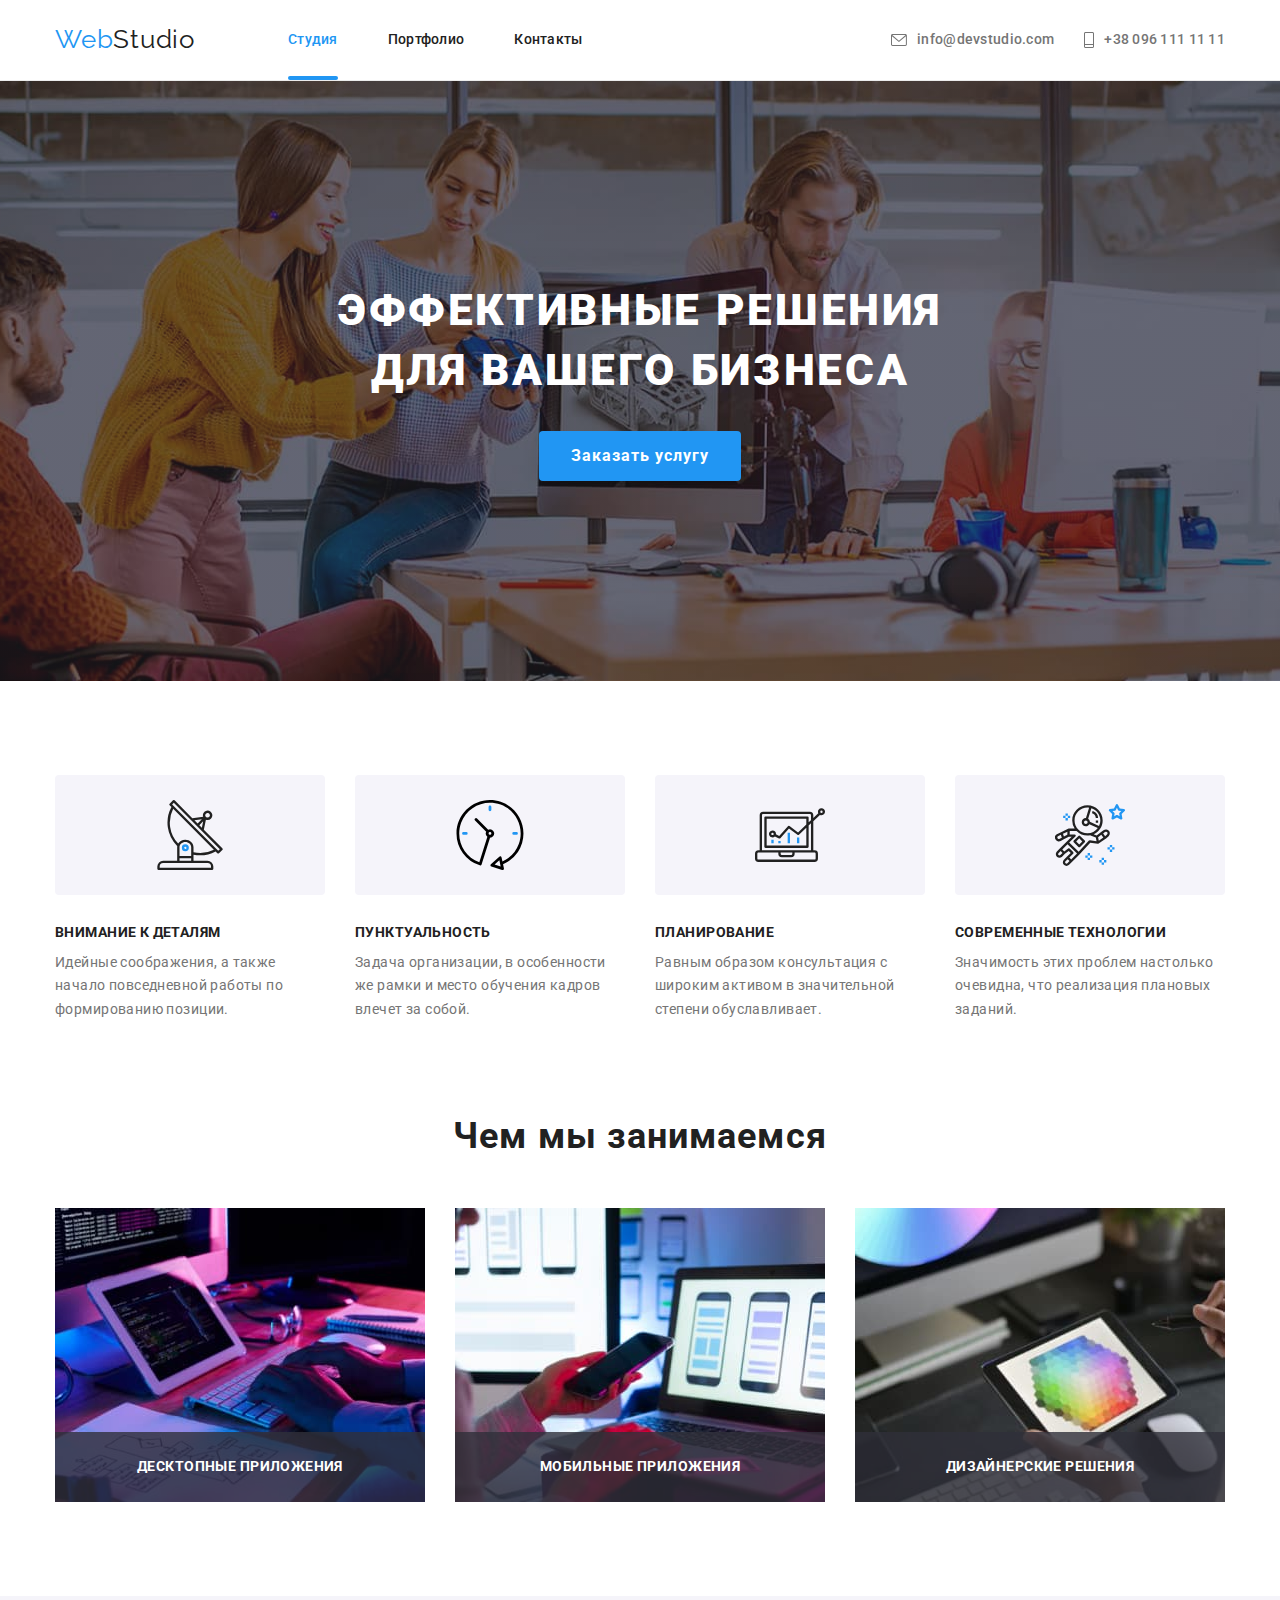
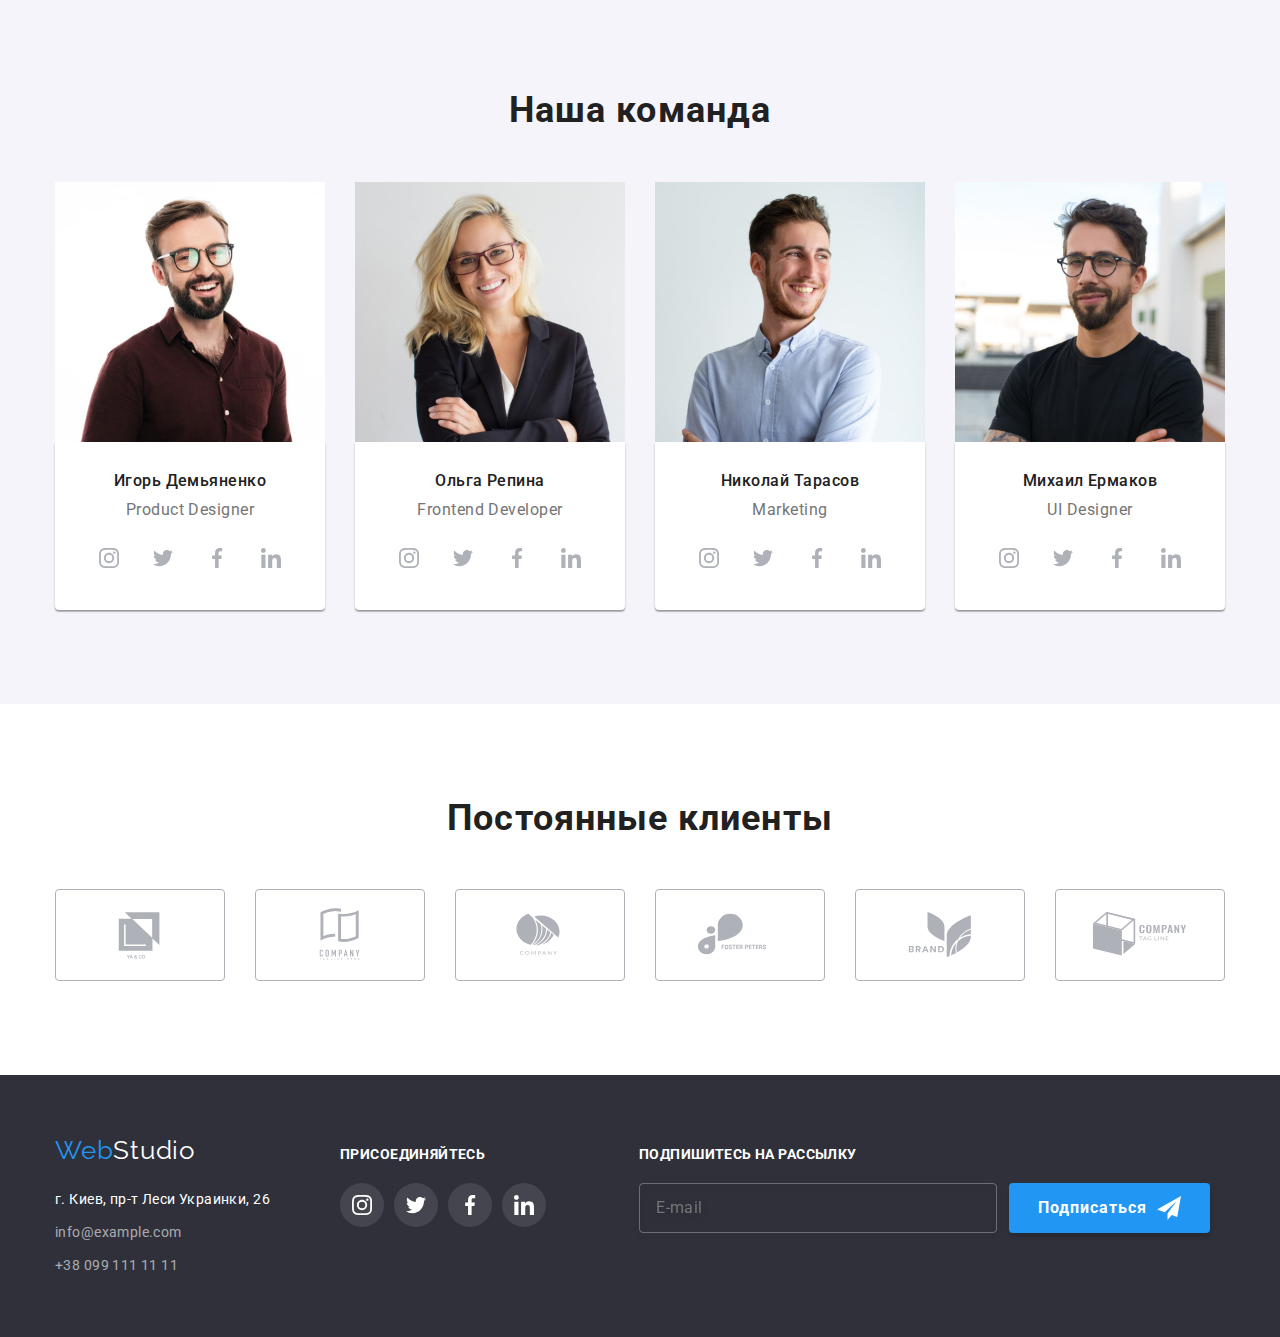
==== index.html @ cc14819e "Initial commit" ====
<!DOCTYPE html>
<html lang="ru">
<head>
    <meta charset="UTF-8"/>
    <meta name="description" content="Коммерческая разработка сайтов под заказ"/>
    <meta name="viewport" content="width=device-width, initial-scale=1.0"/>
    <title>Студия по разработке сайтов</title>
    <link rel="preconnect" href="https://fonts.googleapis.com"/>
    <link rel="preconnect" href="https://fonts.gstatic.com" crossorigin/>
    <link href="https://fonts.googleapis.com/css2?family=Raleway:wght@700&family=Roboto:wght@400;500;700;900&display=swap" rel="stylesheet"/>
    <link rel="stylesheet" href="https://cdnjs.cloudflare.com/ajax/libs/modern-normalize/1.0.0/modern-normalize.min.css" />
    <link rel="stylesheet" href="./css/styles.css"/>
</head>
<body>
    <!-- Header -->
    <header class="header-section">
        <div class="container header-container">
        <a class="header-logo" lang="en" href="./index.html"><span class="logo-title">Web</span>Studio</a>
        <nav>
            <ul class="header-list">
                <li class="header-item">
                    <a class="current-link" href="./index.html">Студия</a>
                </li>
                <li class="header-item">
                    <a class="header-link" href="./portfolio.html">Портфолио</a>
                </li>
                <li class="header-item">
                    <a class="header-link" href="/">Контакты</a>
                </li>
            </ul>
        </nav>
        <ul class="header-contact-list">
            <li class="header-contact-item">
                <a class="header-contact-link link-mail" lang="en" href="mailto:info@devstudio.com">
                    <svg class="header-contact-icon" width="16" height="12">
                        <use href="./img/icons.svg#icon-convert"></use>
                    </svg>
                    info@devstudio.com
                </a>
            </li>
            <li class="header-contact-item">
                <a class="header-contact-link link-tel" href="tel:+380961111111">
                    <svg class="header-contact-icon" width="10" height="16">
                        <use href="./img/icons.svg#icon-mobile"></use>
                    </svg>
                    +38 096 111 11 11
                </a>
            </li>
        </ul>
        </div>
    </header>
    <main> 
        <!-- Hero -->
        <section class="hero-section">
            <div class="container">
                <h1 class="hero-title">Эффективные решения для вашего бизнеса</h1>
                <button class="hero-button button" data-modal-open type="button">Заказать услугу</button>
                <div class="backdrop is-hidden" data-modal>
                    <div class="modal">
                        <button class="close-button" data-modal-close type="button">
                            <svg class="modal-icon" width="11" height="11">
                                <use href="./img/icons.svg#icon-cross"></use>
                            </svg>
                        </button>
                        <p class="modal-text">Оставьте свои данные, мы вам перезвоним</p>
                        <form class="callback-form" name="callback_form" autocomplete="off" novalidate >
                            <label class="callback-field">
                                <span class="callback-label">Имя</span>
                                <input class="callback-input" type="text" name="callback_name" required autofocus />
                                <span class="callback-icon">
                                    <svg width="18" height="18">
                                        <use href="./img/icons.svg#icon-person-black-18dp"></use>
                                    </svg>
                                </span>
                            </label>
                            <label class="callback-field">
                                <span class="callback-label">Телефон</span>
                                <input class="callback-input" type="tel" name="callback_phone_number" autocomplete="on"/>
                                <span class="callback-icon">
                                    <svg width="18" height="18">
                                        <use href="./img/icons.svg#icon-phone-black-18dp"></use>
                                    </svg>
                                </span>
                            </label>
                            <label class="callback-field">
                                <span class="callback-label">Почта</span>
                                <input class="callback-input" type="email" name="callback_email" required autocomplete="on" />
                                <span class="callback-icon">
                                    <svg width="18" height="18">
                                        <use href="./img/icons.svg#icon-email-black-18dp"></use>
                                    </svg>
                                </span>
                            </label>
                            <label class="callback-field"> 
                                <span class="callback-label">Комментарий</span>
                                <textarea class="callback-textarea" name="callback_commentary" rows="6" placeholder="Введите текст"></textarea>
                            </label>
                            <label class="callback-license_agreement">
                                <input class="license_agreement-checkbox visually-hidden" type="checkbox" name="license_agreement">
                                <span class="callback-icon-check">
                                    <svg>
                                        <use href="./img/icons.svg#icon-iconcheck"></use>
                                    </svg>
                                </span>
                                <span class="license_agreement-text">Соглашаюсь с рассылкой и принимаю <span> <a class="callback-link" href="/">Условия договора</a></span></span>
                            </label>
                        </form>
                        <button class="button callback-button" type="submit">Отправить</button>
                    </div>
                </div>
            </div>
        </section>
        <!-- Features -->
        <section class="section">
            <div class="container">
                <h2 class="visually-hidden">Особенности</h2>
                <ul class="features-list">
                    <li  class="features-item">
                        <div class="features-icon">
                        <svg  width="70" height="70">
                          <use href="./img/icons.svg#icon-antenna"></use>
                        </svg>
                        </div>
                        <h3 class="features-title">Внимание к деталям</h3>
                        <p class="features-text">
                            Идейные соображения, а также начало повседневной работы по формированию позиции.
                        </p>
                    </li>
                    <li class="features-item icon">
                        <div class="features-icon">
                            <svg width="70" height="70">
                                <use href="./img/icons.svg#icon-clock"></use>
                            </svg>
                        </div>
                        <h3 class="features-title">Пунктуальность</h3>
                        <p class="features-text">
                            Задача организации, в особенности же рамки и место обучения кадров влечет за собой.
                        </p>
                    </li>
                    <li class="features-item">
                        <div class="features-icon">
                            <svg width="70" height="70">
                                <use href="./img/icons.svg#icon-diagram"></use>
                            </svg>
                        </div>
                        <h3 class="features-title">Планирование</h3>
                        <p class="features-text">
                            Равным образом консультация с широким активом в значительной степени обуславливает.
                        </p>
                    </li>
                    <li class="features-item">
                        <div class="features-icon">
                            <svg width="70" height="70">
                                <use href="./img/icons.svg#icon-astronaut"></use>
                            </svg>
                        </div>
                        <h3 class="features-title">Современные технологии</h3>
                        <p class="features-text">
                            Значимость этих проблем настолько очевидна, что реализация плановых заданий.
                        </p>
                    </li>
                </ul>
            </div>
        </section>
        <!-- Work -->
        <section class="work section">
            <div class="container">
                <h2 class="work-title">Чем мы занимаемся</h2>
                <ul class="work-list">
                    <li class="work-list-item">
                        <a href="/">
                            <img src="img/m1s3p1.jpg" alt="Человек печатает на клавиатуре" width="370"/>
                            <div class="work-item-thumb">
                                <h3 class="work-item-title">Десктопные приложения</h3>
                            </div>
                        </a>
                        
                    </li>
                    <li class="work-list-item">
                        <a href="/">
                            <img src="img/m1s3p2.jpg" alt="Человек смотрит на экран ноутбука" width="370"/>
                            <div class="work-item-thumb">
                                <h3 class="work-item-title">Мобильные приложения</h3>
                            </div>
                        </a>
                    </li>
                    <li class="work-list-item">
                        <a href="/">
                            <img src="img/m1s3p3.jpg" alt="Человек риусет на планшете" width="370"/>
                            <div class="work-item-thumb">
                                <h3 class="work-item-title">Дизайнерские решения</h3>
                            </div>
                        </a>
                    </li>
                </ul>
            </div>
        </section>
        <!-- Team -->
        <section class="section team-section">
            <div class="container">
                <h2 class="team-title">Наша команда</h2>
                <ul class="team-list">
                    <li  class="team-list-item">
                        <img src="img/m1s4p1.jpg" alt="Игорь Демьяненко" width="270"/>
                        <div class="team-text-block">
                            <h3 class="text-name">
                                Игорь Демьяненко 
                            </h3>
                            <p class="text-profession" lang="en">
                                Product Designer
                            </p>
                            <ul class="team-social-list">
                                <li class="social-item">
                                    <a class="social-link" href="/">
                                        <svg class="social-icon">
                                            <use href="./img/icons.svg#icon-instagram"></use>
                                        </svg>
                                    </a>
                                </li>
                                <li class="social-item">
                                    <a class="social-link" href="/">
                                        <svg class="social-icon">
                                            <use href="./img/icons.svg#icon-twitter"></use>
                                        </svg>
                                    </a>
                                </li>
                                <li class="social-item">
                                    <a class="social-link" href="/">
                                        <svg class="social-icon">
                                            <use href="./img/icons.svg#icon-facebook"></use>
                                        </svg>
                                    </a>
                                </li>
                                <li class="social-item">
                                    <a class="social-link" href="/">
                                        <svg class="social-icon">
                                            <use href="./img/icons.svg#icon-linkedin"></use>
                                        </svg>
                                    </a>
                                </li>
                            </ul>
                        </div>
                    </li>
                    <li class="team-list-item">
                        <img src="img/m1s4p2.jpg" alt="Ольга Репина" width="270"/> 
                        <div class="team-text-block">
                            <h3 class="text-name">
                                Ольга Репина
                            </h3>
                            <p class="text-profession" lang="en">
                                Frontend Developer
                            </p>
                            <ul class="team-social-list">
                                <li class="social-item">
                                    <a class="social-link" href="/">
                                        <svg class="social-icon">
                                            <use href="./img/icons.svg#icon-instagram"></use>
                                        </svg>
                                    </a>
                                </li>
                                <li class="social-item">
                                    <a class="social-link" href="/">
                                        <svg class="social-icon">
                                            <use href="./img/icons.svg#icon-twitter"></use>
                                        </svg>
                                    </a>
                                </li>
                                <li class="social-item">
                                    <a class="social-link" href="/">
                                        <svg class="social-icon">
                                            <use href="./img/icons.svg#icon-facebook"></use>
                                        </svg>
                                    </a>
                                </li>
                                <li class="social-item">
                                    <a class="social-link" href="/">
                                        <svg class="social-icon">
                                            <use href="./img/icons.svg#icon-linkedin"></use>
                                        </svg>
                                    </a>
                                </li>
                            </ul>
                        </div>
                    </li>
                    <li class="team-list-item">
                        <img src="img/m1s4p3.jpg" alt="Николай Тарасов" width="270"/> 
                        <div class="team-text-block">
                            <h3 class="text-name">
                                Николай Тарасов
                            </h3>
                            <p class="text-profession" lang="en">
                                Marketing
                            </p>
                            <ul class="team-social-list">
                                <li class="social-item">
                                    <a class="social-link" href="/">
                                        <svg class="social-icon">
                                            <use href="./img/icons.svg#icon-instagram"></use>
                                        </svg>
                                    </a>
                                </li>
                                <li class="social-item">
                                    <a class="social-link" href="/">
                                        <svg class="social-icon">
                                            <use href="./img/icons.svg#icon-twitter"></use>
                                        </svg>
                                    </a>
                                </li>
                                <li class="social-item">
                                    <a class="social-link" href="/">
                                        <svg class="social-icon">
                                            <use href="./img/icons.svg#icon-facebook"></use>
                                        </svg>
                                    </a>
                                </li>
                                <li class="social-item">
                                    <a class="social-link" href="/">
                                        <svg class="social-icon">
                                            <use href="./img/icons.svg#icon-linkedin"></use>
                                        </svg>
                                    </a>
                                </li>
                            </ul>
                        </div>
                    </li>
                    <li class="team-list-item">
                        <img src="img/m1s4p4.jpg" alt="Михаил Ермаков" width="270"/> 
                        <div class="team-text-block">
                            <h3 class="text-name">
                                Михаил Ермаков
                            </h3>
                            <p class="text-profession" lang="en">
                                UI Designer
                            </p>
                            <ul class="team-social-list">
                                <li class="social-item">
                                    <a class="social-link" href="/">
                                        <svg class="social-icon">
                                            <use href="./img/icons.svg#icon-instagram"></use>
                                        </svg>
                                    </a>
                                </li>
                                <li class="social-item">
                                    <a class="social-link" href="/">
                                        <svg class="social-icon">
                                            <use href="./img/icons.svg#icon-twitter"></use>
                                        </svg>
                                    </a>
                                </li>
                                <li class="social-item">
                                    <a class="social-link" href="/">
                                        <svg class="social-icon">
                                            <use href="./img/icons.svg#icon-facebook"></use>
                                        </svg>
                                    </a>
                                </li>
                                <li class="social-item">
                                    <a class="social-link" href="/">
                                        <svg class="social-icon">
                                            <use href="./img/icons.svg#icon-linkedin"></use>
                                        </svg>
                                    </a>
                                </li>
                            </ul>
                        </div>
                    </li>
                </ul>
            </div>
        </section>
        <!-- Clients -->
        <section class="section">
            <div class="container">
                <h2 class="clients-title">Постоянные клиенты</h2>
                <ul class="clients-list">
                    <li class="client-item">
                        <a class="client-link" href="/">
                            <svg class="client-icon">
                                <use href="./img/icons.svg#icon-client1"></use>
                            </svg>
                        </a>
                    </li>
                    <li class="client-item">
                        <a class="client-link" href="/">
                            <svg class="client-icon">
                                <use href="./img/icons.svg#icon-client2"></use>
                            </svg>
                        </a>
                    </li>
                    <li class="client-item">
                        <a class="client-link" href="/">
                            <svg class="client-icon">
                                <use href="./img/icons.svg#icon-client3"></use>
                            </svg>
                        </a>
                    </li>
                    <li class="client-item">
                        <a class="client-link" href="/">
                            <svg class="client-icon">
                                <use href="./img/icons.svg#icon-client4"></use>
                            </svg>
                        </a>
                    </li>
                    <li class="client-item">
                        <a class="client-link" href="/">
                            <svg class="client-icon">
                                <use href="./img/icons.svg#icon-client5"></use>
                            </svg>
                        </a>
                    </li>
                    <li class="client-item">
                        <a class="client-link" href="/">
                            <svg class="client-icon">
                                <use href="./img/icons.svg#icon-client6"></use>
                            </svg>
                        </a>
                    </li>
                </ul>
            </div>
        </section>
    </main>
    <!-- Footer -->
    <footer class="footer-section">
        <div class="footer-container container">
            <div>
                <a class="footer-logo" lang="en" href="./index.html"><span class="logo-title">Web</span>Studio</a>
                <address>
                    <ul class="footer-list">
                        <li class="item">
                            <a class="link adress-link" href="https://goo.gl/maps/s9QWNsardA6QoMJf8" target="_blank"
                                rel="noopener noreferrer">г. Киев, пр-т Леси Украинки, 26</a>
                        </li>
                        <li class="item">
                            <a class="footer-contact-link link" href="mailto:info@example.com">info@example.com</a>
                        </li>
                        <li class="item">
                            <a class="footer-contact-link link" href="tel:+380991111111">+38 099 111 11 11</a>
                        </li>
                    </ul>
                </address>
            </div>
            <div class="join-block">
                <h3 class="join-title">Присоединяйтесь</h3>
                <ul class="join-social-list">
                    <li class="social-item">
                        <a class="join social-link" href="/">
                            <svg class="join social-icon">
                                <use href="./img/icons.svg#icon-instagram"></use>
                            </svg>
                        </a>
                    </li>
                    <li class="social-item">
                        <a class="join social-link" href="/">
                            <svg class="join social-icon">
                                <use href="./img/icons.svg#icon-twitter"></use>
                            </svg>
                        </a>
                    </li>
                    <li class="social-item">
                        <a class="join social-link" href="/">
                            <svg class="join social-icon">
                                <use href="./img/icons.svg#icon-facebook"></use>
                            </svg>
                        </a>
                    </li>
                    <li class="social-item">
                        <a class="join social-link" href="/">
                            <svg class="join social-icon">
                                <use href="./img/icons.svg#icon-linkedin"></use>
                            </svg>
                        </a>
                    </li>
                </ul>
            </div>
            <div class="subscription-block ">
                <h3 class="subscription-title">Подпишитесь на рассылку</h3>
                <form class="subscription-form" name="subscription_form" autocomplete="on" novalidate>
                    <label>
                        <input class="subscription-email-input" type="email" name="subscription_email" placeholder="E-mail" />
                    </label>
                    <button class="button subscription-button" type="submit">Подписаться
                        <svg class="subscription-icon">
                            <use href="./img/icons.svg#icon-send"></use>
                        </svg>
                    </button>
                </form>
            </div>
        </div>
    </footer>
    <script src="./js/modal.js"></script>
</body>
</html>
---- css/styles.css ----
/* Палитра*/
/* Акцент + Web logo #2196F3 */
/* Nav+Title #212121 */
/* Text+tel+mail #757575 */
/****************************index.html ***************************************/
/****************************Utilities****************************************/
:root {
  --accent-color: #2196f3;
  --primary-text-color: #212121;
  --secondary-text-color: #757575;
  --primary-background: #ffffff;
  --secondary-background: #2f303a;
  --logo-font-family: Raleway, sans-serif;
  --hero-footer-color: #ffffff;
  --animations-function-time: cubic-bezier(0.4, 0, 0.2, 1);
}
body {
  background-color: var(--primary-background);
  color: #212121;

  font-family: Roboto, sans-serif;
  letter-spacing: 0.03em;
}
a {
  text-decoration: none;
  color: var(--primary-text-color);
  outline: none;
}
ul {
  list-style: none;
  margin: 0;
  padding: 0;
}
h1,
h2,
h3,
p {
  margin: 0;
}
img {
  display: block;
  max-width: 100%;
  height: auto;
}
input {
  padding: 0;
  outline: none;
}
.container {
  margin-left: auto;
  margin-right: auto;
  width: 1200px;
  /* outline: 2px solid tomato; */
  padding-left: 15px;
  padding-right: 15px;
}
.section {
  padding: 94px 0;
}
.visually-hidden {
  position: absolute;
  white-space: nowrap;
  width: 1px;
  height: 1px;
  overflow: hidden;
  border: 0;
  padding: 0;
  clip: rect(0 0 0 0);
  clip-path: inset(50%);
  margin: -1px;
}
.work-title,
.team-title,
.clients-title {
  margin-bottom: 50px;
  text-align: center;

  font-size: 36px;
  line-height: 1.16;
  letter-spacing: 0.03em;
}
.button {
  font-family: inherit;
  font-weight: 700;
  font-size: 16px;
  line-height: 1.87;
  letter-spacing: 0.06em;

  background-color: var(--accent-color);
  color: var(--hero-footer-color);
  box-shadow: 0px 4px 4px rgba(0, 0, 0, 0.15);
  border: 0;
  cursor: pointer;
  border-radius: 4px;
}
a,
button {
  transition: color 250ms var(--animations-function-time);
}
svg {
  transition: fill 250ms var(--animations-function-time);
}
/******************************* Head ***************************************/
.header-section {
  border-bottom: 1px solid #ececec;
}
.header-container {
  display: flex;
  align-items: center;
}
.header-list {
  display: flex;
  margin-left: 93px;
}
.current-link,
.header-link,
.header-contact-link {
  font-weight: 500;
  font-size: 14px;
  line-height: 1.14;
  letter-spacing: 0.02em;

  display: block;
  padding-top: 32px;
  padding-bottom: 32px;
}
.header-item + .header-item {
  margin-left: 50px;
}
.header-contact-item + .header-contact-item {
  margin-left: 30px;
}
.header-contact-list {
  display: flex;
  margin-left: auto;
}
.header-logo {
  color: var(--primary-text-color);

  font-family: var(--logo-font-family);
  font-size: 26px;
  line-height: 1.2;
  letter-spacing: 0.03em;
}
.logo-title,
.current-link {
  color: var(--accent-color);
}
.header-contact-link {
  display: flex;
  align-items: center;

  color: var(--secondary-text-color);
}
.curent-link:hover,
.current-link:focus,
.header-link:hover,
.header-link:focus,
.header-contact-link:hover,
.header-contact-link:focus {
  color: var(--accent-color);
}
.header-contact-icon {
  margin-right: 10px;
  fill: currentColor;
}
.current-link {
  position: relative;
}
.current-link::after {
  content: '';
  display: inline-block;
  position: absolute;
  bottom: 0;
  left: 0;

  width: 100%;
  height: 4px;

  background-color: var(--accent-color);
  border-radius: 2px;
}
/***************************** Hero *****************************************/
.hero-section {
  padding: 200px 0;
  text-align: center;
  margin-left: auto;
  margin-right: auto;

  max-width: 1600px;

  background-image: linear-gradient(
      to right,
      rgba(47, 48, 58, 0.4),
      rgba(47, 48, 58, 0.4)
    ),
    url(../img/herobcg.jpg);
  background-repeat: no-repeat;
  background-position: center;
  background-size: cover;

  background-color: #c4c4c4;
}
.hero-title {
  margin-top: 0;
  margin-right: auto;
  margin-bottom: 30px;
  margin-left: auto;
  width: 696px;

  color: var(--hero-footer-color);

  font-weight: 900;
  font-size: 44px;
  line-height: 1.36;
  text-align: center;
  letter-spacing: 0.06em;
  text-transform: uppercase;
}
.hero-button {
  padding: 10px 32px;
}
.backdrop {
  position: fixed;
  top: 0;
  left: 0;

  width: 100%;
  height: 100%;
  background: rgba(0, 0, 0, 0.2);
  opacity: 1;
  transition: opacity 250ms var(--animations-function-time);
  z-index: 1;
}
.backdrop.is-hidden {
  opacity: 0;
  pointer-events: none;
}
.backdrop.is-hidden .modal {
  transform: translate(-50%, -50%) scale(1.2);
}
.modal {
  position: absolute;
  top: 50%;
  left: 50%;
  transform: translate(-50%, -50%) scale(1);
  transition: transform 250ms var(--animations-function-time) 250ms;

  min-width: 528px;
  min-height: 581px;

  background-color: #ffffff;
  box-shadow: 0px 1px 3px rgba(0, 0, 0, 0.12), 0px 1px 1px rgba(0, 0, 0, 0.14),
    0px 2px 1px rgba(0, 0, 0, 0.2);
  border-radius: 4px;
}
.close-button {
  position: absolute;
  top: 8px;
  right: 8px;
  display: flex;
  justify-content: center;
  align-items: center;
  width: 30px;
  height: 30px;

  cursor: pointer;
  background-color: #ffffff;
  border-radius: 50%;
  border: 1px solid rgba(0, 0, 0, 0.1);
}
.modal-icon {
  fill: #000000;
  transition: fill 250ms var(--animations-function-time);
}
.modal-icon:hover,
.modal-icon:focus {
  fill: var(--accent-color);
}
.modal-text {
  padding-top: 40px;
  margin-bottom: 30px;
  font-weight: 700;
  font-size: 20px;
  line-height: 1.15;
  letter-spacing: 0.03em;
}
.callback-form {
  display: flex;
  flex-direction: column;
  margin: auto;
  align-items: center;
  width: 448px;
}
.callback-field + .callback-field {
  margin-top: 28px;
}
.callback-field {
  position: relative;
  width: inherit;
}
.callback-input {
  width: 100%;
  padding: 10px 42px;

  border: 1px solid rgba(33, 33, 33, 0.2);
  border-radius: 4px;
  cursor: pointer;
  transition: border-color 250ms var(--animations-function-time);
}
.callback-input:focus {
  border-color: var(--accent-color);
}
.callback-input:focus + .callback-icon {
  fill: var(--accent-color);
}
.callback-icon {
  position: absolute;
  top: 50%;
  left: 15px;
  width: 18px;
  height: 18px;
  transform: translateY(-50%);
  transition: fill 250ms var(--animations-function-time);
}
.callback-label {
  position: absolute;
  top: -11px;
  left: 0;
  transform: translateY(-50%);

  font-size: 12px;
  line-height: 1.16;
  letter-spacing: 0.01em;
  color: var(--secondary-text-color);
}
.callback-textarea {
  display: block;
  padding: 12px 16px;
  resize: none;
  width: 100%;

  font-size: 14px;
  line-height: 1.14;
  letter-spacing: 0.01em;
  border: 1px solid rgba(33, 33, 33, 0.2);
  border-radius: 4px;
  outline: none;
  cursor: pointer;
  transition: border-color 250ms var(--animations-function-time);
}
.callback-textarea::placeholder {
  color: rgba(117, 117, 117, 0.5);
}
.callback-textarea:focus {
  border-color: var(--accent-color);
}
.callback-license_agreement {
  position: relative;
  display: flex;
  align-items: center;
  margin-top: 20px;
  margin-bottom: 34px;
  font-size: 14px;
  line-height: 1.71;
  letter-spacing: 0.03em;
  color: var(--secondary-text-color);
}
.license_agreement-text {
  margin-left: 7px;
}
.callback-link {
  color: var(--accent-color);
  text-decoration-line: underline;
}
.callback-icon-check {
  display: flex;
  align-items: center;
  width: 16px;
  height: 15px;
  border: 2px solid #212121;
  border-radius: 2px;
  transition: background-color 250ms var(--animations-function-time),
    border-color 250ms var(--animations-function-time);
}
.license_agreement-checkbox:checked + .callback-icon-check {
  background-color: var(--accent-color);
  border-color: transparent;
}
.callback-button {
  padding: 10px 55px;
}
/*************************** Features ****************************************/
.features-list {
  display: flex;
  justify-content: space-between;
  margin-top: 0;
}
.features-item {
  width: 270px;
}
.features-text {
  margin-bottom: 0;

  color: var(--secondary-text-color);
  font-size: 14px;
  line-height: 1.71;
  letter-spacing: 0.03em;
}
.features-title {
  margin-bottom: 10px;

  font-size: 14px;
  line-height: 1.14;
  letter-spacing: 0.03em;
  text-transform: uppercase;
}

.features-icon {
  display: flex;
  margin-bottom: 30px;
  justify-content: center;
  align-items: center;

  width: 270px;
  height: 120px;

  border-radius: 4px;
  background-color: #f5f4fa;
}
/**************************** Work *******************************************/
.work {
  padding-top: 0;
}
.work-list {
  display: flex;
  justify-content: space-between;
}
.work-list-item {
  position: relative;
}
.work-item-thumb {
  position: absolute;
  bottom: 0;
  left: 0;

  display: flex;
  justify-content: center;
  align-items: center;
  flex-wrap: wrap;
  width: 370px;
  min-height: 70px;
  background: rgba(47, 48, 58, 0.8);
}
/**************************** Team *******************************************/
.team-section {
  background-color: #f5f4fa;
}
.team-list {
  display: flex;
  justify-content: space-between;
}
.team-text-block {
  padding: 30px 0;
  text-align: center;
  background-color: #ffffff;
  box-shadow: 0px 1px 3px rgba(0, 0, 0, 0.12), 0px 1px 1px rgba(0, 0, 0, 0.14),
    0px 2px 1px rgba(0, 0, 0, 0.2);
  border-radius: 0px 0px 4px 4px;
}
.text-profession {
  color: var(--secondary-text-color);
}
.text-name,
.text-profession {
  font-size: 16px;
  line-height: 1.18;
  letter-spacing: 0.03em;
}
.text-name {
  margin-bottom: 10px;

  font-weight: 500;
}
.text-profession {
  margin-top: 0;
  margin-bottom: 0;

  font-weight: normal;
}
.social-item {
  width: 44px;
  height: 44px;
}
.social-link {
  display: flex;
  align-items: center;
  justify-content: center;
  width: 100%;
  height: 100%;

  border-radius: 50%;
  color: #afb1b8;

  transition: background-color 250ms var(--animations-function-time);
}
.social-link:hover,
.social-link:focus {
  background-color: var(--accent-color);
  color: #ffffff;
}
.social-icon {
  width: 20px;
  height: 20px;
  fill: currentColor;
}
.social-item + .social-item {
  margin-left: 10px;
}
.team-social-list {
  display: flex;
  justify-content: center;

  margin-top: 16px;
  padding-bottom: 0;
}
/**************************** Clients*******************************************/
.clients-list {
  display: flex;
  justify-content: space-between;
}
.client-item {
  width: 170px;
  height: 92px;
}
.client-link {
  display: flex;
  justify-content: center;
  align-items: center;

  width: 100%;
  height: 100%;

  border: 1px solid #afb1b8;
  border-radius: 4px;

  transition: border-color 250ms var(--animations-function-time);
  color: #afb1b8;
}
.client-icon {
  width: 106px;
  height: 60px;
  fill: currentColor;
}
.client-link:hover,
.client-link:focus {
  border-color: var(--accent-color);
  color: var(--accent-color);
}
/**************************** Footer ******************************************/
.footer-section {
  padding: 60px 0;

  background-color: var(--secondary-background);
}
.footer-container {
  display: flex;
  align-items: baseline;
}
.footer-logo {
  display: block;
  margin-bottom: 20px;

  text-decoration: none;
  color: var(--hero-footer-color);

  font-family: var(--logo-font-family);
  font-size: 26px;
  line-height: 1.2;
  letter-spacing: 0.03em;
}
.adress-link {
  color: var(--hero-footer-color);
}
.adress-link:hover,
.footer-contact-link:hover,
.adress-link:focus,
.footer-contact-link:focus {
  color: var(--accent-color);
}
.footer-list .link {
  display: block;

  font-style: normal;
  font-weight: normal;
  font-size: 14px;
  line-height: 24px;
  letter-spacing: 0.03em;
}
.footer-list .item + .item {
  margin-top: 9px;
}
.footer-contact-link {
  color: rgb(255, 255, 255, 0.6);
}
/* Join block */
.join-block {
  margin-left: 70px;
}
.join-title,
.work-item-title,
.subscription-title {
  font-size: 14px;
  line-height: 1.14;
  letter-spacing: 0.03em;
  text-transform: uppercase;
  color: #ffffff;
}
.join-title {
  margin-bottom: 20px;
}
.join-social-list {
  display: flex;
}
.join.social-link {
  background-color: rgba(255, 255, 255, 0.1);
}
.join.social-link:hover,
.join.social-link:focus {
  background-color: var(--accent-color);
}
.join.social-icon {
  fill: #ffffff;
}
/* Subscription form */
.subscription-block {
  margin-left: 93px;
}
.subscription-title {
  margin-bottom: 20px;
}
.subscription-button {
  display: flex;
  justify-content: center;
  align-items: center;
  padding: 10px 29px;
}
.subscription-form {
  display: flex;
  align-items: center;
}
.subscription-icon {
  width: 24px;
  height: 24px;
  margin-left: 10px;
}
.subscription-email-input {
  width: 358px;
  padding: 14px 16px;
  margin-right: 12px;

  letter-spacing: 0.03em;
  line-height: 1.25;
  background-color: transparent;
  color: rgba(255, 255, 255, 0.6);
  border: 1px solid rgba(255, 255, 255, 0.3);
  filter: drop-shadow(0px 4px 4px rgba(0, 0, 0, 0.15));
  border-radius: 4px;
}
.email-field::placeholder {
  color: rgba(255, 255, 255, 0.6);
}
/* **************************portfolio.html********************************** */
.main-section-portfolio {
  color: var(--primary-text-color);
}
/***************************Portfolio buttons **********************************/
.button-list {
  display: flex;
  justify-content: center;
  margin-bottom: 50px;
}
.portfolio.button {
  padding: 6px 22px;
  border-radius: 4px;

  color: #212121;
  background-color: #f5f4fa;

  font-weight: 500;
  font-size: 16px;
  line-height: 1.62;
  text-align: center;
  letter-spacing: 0.03em;
  transition: box-shadow 250ms var(--animations-function-time),
    background-color 250ms var(--animations-function-time),
    color 250ms var(--animations-function-time);
}
.portfolio.button:hover,
.portfolio.button:focus {
  box-shadow: 0px 3px 1px rgba(0, 0, 0, 0.1), 0px 1px 2px rgba(0, 0, 0, 0.08),
    0px 2px 2px rgba(0, 0, 0, 0.12);
  background-color: var(--accent-color);
  color: #ffffff;
}
.button-list .item + .item {
  margin-left: 8px;
}
/*****************************Work examples *************************************/
.work-examples-list {
  display: flex;
  flex-wrap: wrap;
  margin: -15px;
}
.work-examples-item {
  margin: 15px;
}
.work-examples-text-box {
  padding: 20px 24px;

  border: 1px solid #eeeeee;
  border-top: inherit;
}
.project-title {
  margin-bottom: 4px;

  font-size: 18px;
  line-height: 2;
  letter-spacing: 0.06em;
}
.project-type {
  color: var(--secondary-text-color);

  font-size: 16px;
  line-height: 1.87;
  letter-spacing: 0.03em;
}
.work-examples-link {
  display: block;

  transition: box-shadow 250ms var(--animations-function-time);
}
.work-examples-link:hover,
.work-examples-link:focus {
  box-shadow: 0px 1px 1px rgba(0, 0, 0, 0.12), 0px 4px 4px rgba(0, 0, 0, 0.06),
    1px 4px 6px rgba(0, 0, 0, 0.16);
}
.work-examples-link:hover .work-overlay,
.work-examples-link:focus .work-overlay {
  transform: translateY(0);
}
.work-examples-thumb {
  position: relative;
  overflow: hidden;
}
.work-overlay {
  position: absolute;
  top: 0;
  left: 0;
  width: 100%;
  height: 294px;

  transform: translateY(294px);
  transition: transform 250ms var(--animations-function-time);

  background: rgba(33, 150, 243, 0.9);
}
.work-overlay-text {
  padding: 63px 24px;

  font-size: 18px;
  line-height: 1.55;
  color: #ffffff;
}
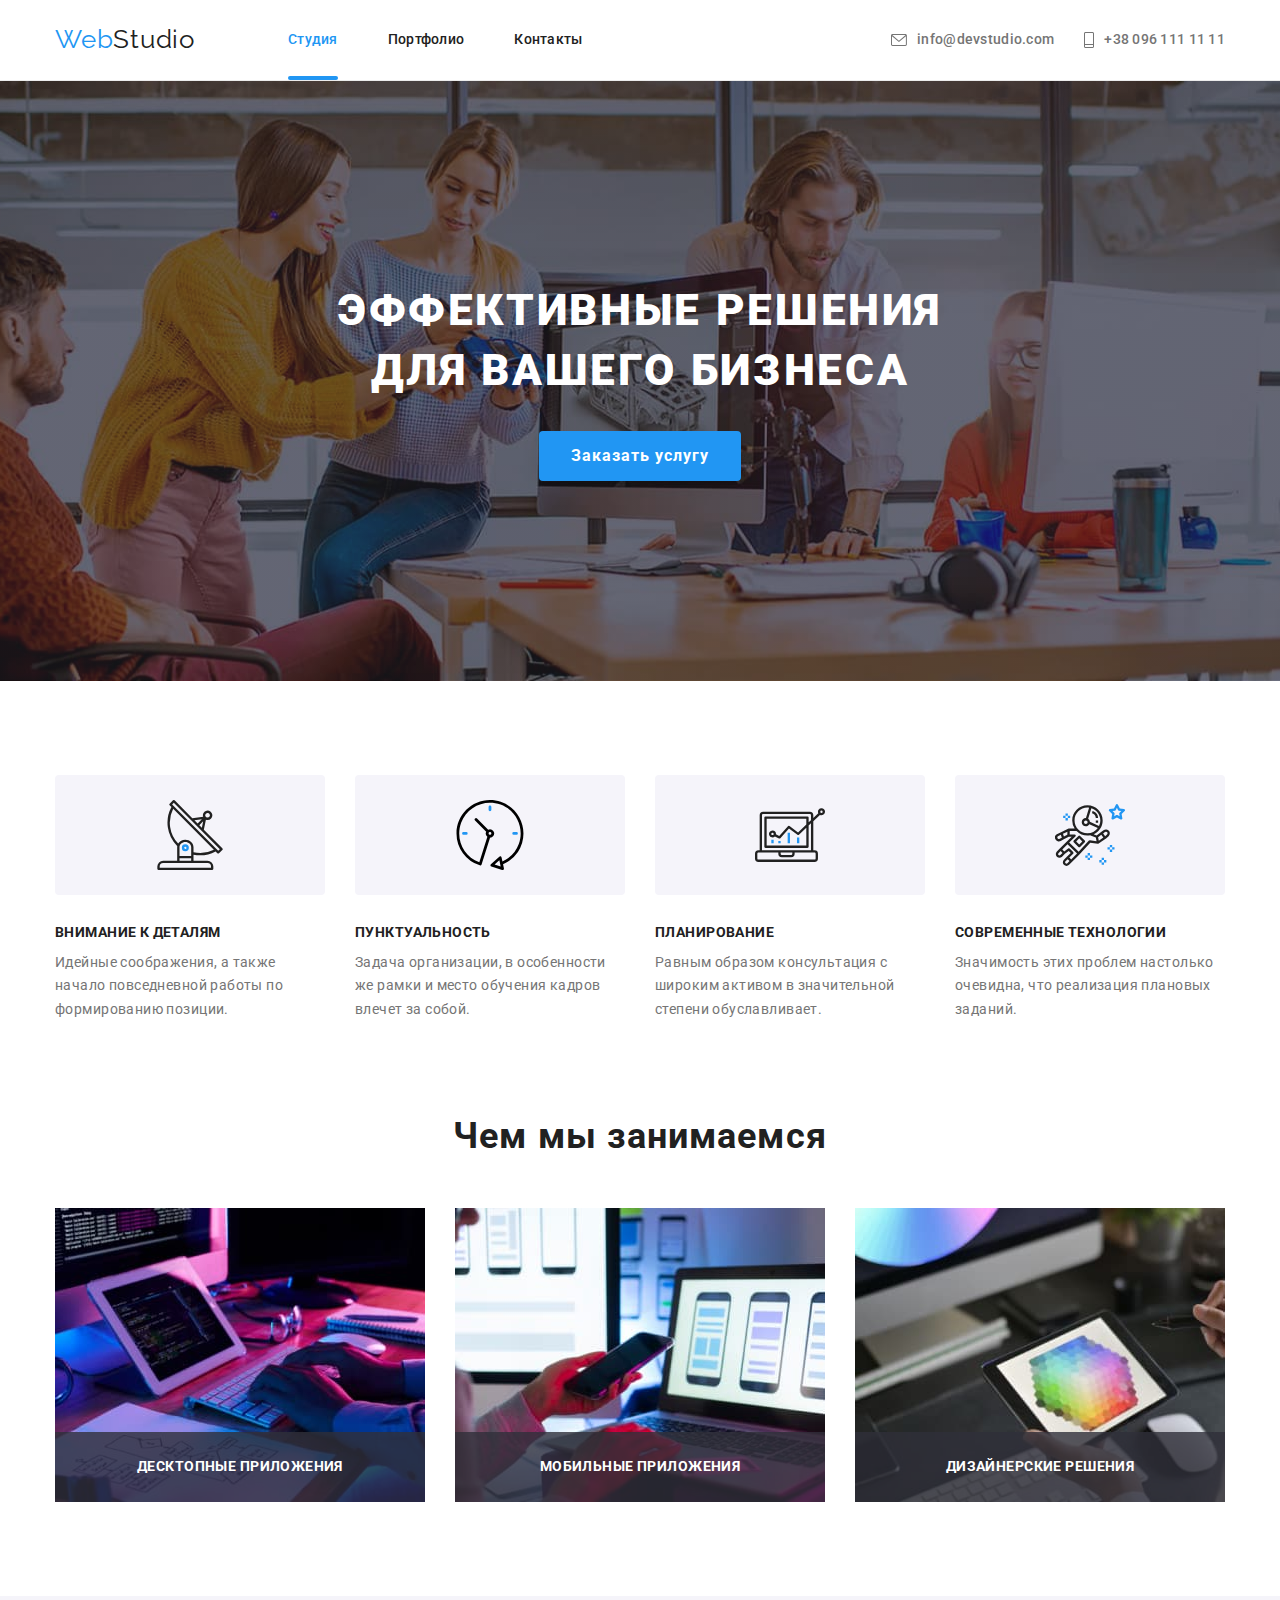
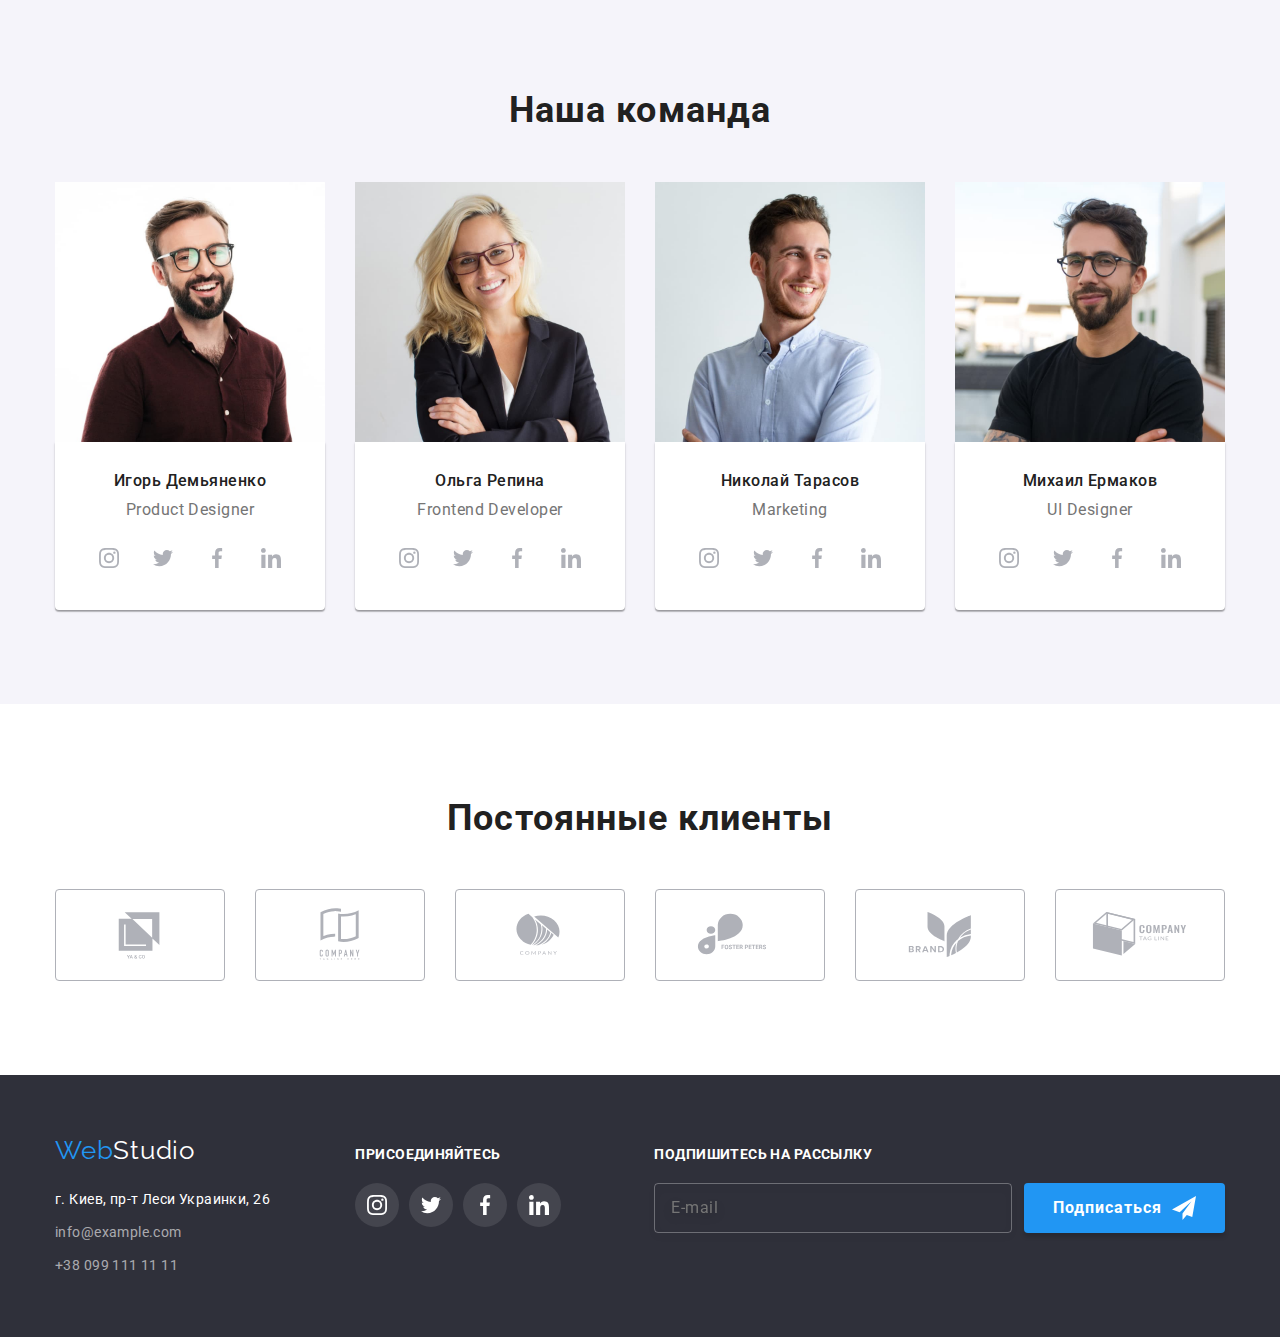
==== commit aad41c4f: "index.html BEM remaster" ====
--- a/index.html
+++ b/index.html
@@ -11,36 +11,36 @@
     <link rel="stylesheet" href="https://cdnjs.cloudflare.com/ajax/libs/modern-normalize/1.0.0/modern-normalize.min.css" />
     <link rel="stylesheet" href="./css/styles.css"/>
 </head>
-<body>
+<body class="index-body">
     <!-- Header -->
     <header class="header-section">
         <div class="container header-container">
-        <a class="header-logo" lang="en" href="./index.html"><span class="logo-title">Web</span>Studio</a>
+        <a class="logo" lang="en" href="./index.html"><span class="logo__title">Web</span>Studio</a>
         <nav>
-            <ul class="header-list">
-                <li class="header-item">
-                    <a class="current-link" href="./index.html">Студия</a>
+            <ul class="header-section__list">
+                <li class="header-section__item">
+                    <a class="header-section__link header-section__link--current" href="./index.html">Студия</a>
                 </li>
-                <li class="header-item">
-                    <a class="header-link" href="./portfolio.html">Портфолио</a>
+                <li class="header-section__item">
+                    <a class="header-section__link" href="./portfolio.html">Портфолио</a>
                 </li>
-                <li class="header-item">
-                    <a class="header-link" href="/">Контакты</a>
+                <li class="header-section__item">
+                    <a class="header-section__link" href="/">Контакты</a>
                 </li>
             </ul>
         </nav>
-        <ul class="header-contact-list">
-            <li class="header-contact-item">
-                <a class="header-contact-link link-mail" lang="en" href="mailto:info@devstudio.com">
-                    <svg class="header-contact-icon" width="16" height="12">
+        <ul class="contact-list">
+            <li class="contact-list__item">
+                <a class="contact-list__link" lang="en" href="mailto:info@devstudio.com">
+                    <svg class="contact-list__icon" width="16" height="12">
                         <use href="./img/icons.svg#icon-convert"></use>
                     </svg>
                     info@devstudio.com
                 </a>
             </li>
-            <li class="header-contact-item">
-                <a class="header-contact-link link-tel" href="tel:+380961111111">
-                    <svg class="header-contact-icon" width="10" height="16">
+            <li class="contact-list__item">
+                <a class="contact-list__link" href="tel:+380961111111">
+                    <svg class="contact-list__icon" width="10" height="16">
                         <use href="./img/icons.svg#icon-mobile"></use>
                     </svg>
                     +38 096 111 11 11
@@ -53,59 +53,61 @@
         <!-- Hero -->
         <section class="hero-section">
             <div class="container">
-                <h1 class="hero-title">Эффективные решения для вашего бизнеса</h1>
-                <button class="hero-button button" data-modal-open type="button">Заказать услугу</button>
-                <div class="backdrop is-hidden" data-modal>
+                <h1 class="hero-section__title">Эффективные решения для вашего бизнеса</h1>
+                <button class="button button--order" data-modal-open type="button">Заказать услугу</button>
+                <div class="backdrop backdrop--hidden" data-modal>
                     <div class="modal">
-                        <button class="close-button" data-modal-close type="button">
-                            <svg class="modal-icon" width="11" height="11">
+                        <button class="modal__close-button" data-modal-close type="button">
+                            <svg class="modal__icon" width="11" height="11">
                                 <use href="./img/icons.svg#icon-cross"></use>
                             </svg>
                         </button>
-                        <p class="modal-text">Оставьте свои данные, мы вам перезвоним</p>
+                        <p class="modal__text">Оставьте свои данные, мы вам перезвоним</p>
                         <form class="callback-form" name="callback_form" autocomplete="off" novalidate >
-                            <label class="callback-field">
-                                <span class="callback-label">Имя</span>
-                                <input class="callback-input" type="text" name="callback_name" required autofocus />
-                                <span class="callback-icon">
+                            <label class="callback-form__field">
+                                <span class="callback-form__label">Имя</span>
+                                <input class="callback-form__input" type="text" name="callback_name" required autofocus />
+                                <span class="callback-form__icon">
                                     <svg width="18" height="18">
                                         <use href="./img/icons.svg#icon-person-black-18dp"></use>
                                     </svg>
                                 </span>
                             </label>
-                            <label class="callback-field">
-                                <span class="callback-label">Телефон</span>
-                                <input class="callback-input" type="tel" name="callback_phone_number" autocomplete="on"/>
-                                <span class="callback-icon">
+                            <label class="callback-form__field">
+                                <span class="callback-form__label">Телефон</span>
+                                <input class="callback-form__input" type="tel" name="callback_phone_number" autocomplete="on"/>
+                                <span class="callback-form__icon">
                                     <svg width="18" height="18">
                                         <use href="./img/icons.svg#icon-phone-black-18dp"></use>
                                     </svg>
                                 </span>
                             </label>
-                            <label class="callback-field">
-                                <span class="callback-label">Почта</span>
-                                <input class="callback-input" type="email" name="callback_email" required autocomplete="on" />
-                                <span class="callback-icon">
+                            <label class="callback-form__field">
+                                <span class="callback-form__label">Почта</span>
+                                <input class="callback-form__input" type="email" name="callback_email" required autocomplete="on" />
+                                <span class="callback-form__icon">
                                     <svg width="18" height="18">
                                         <use href="./img/icons.svg#icon-email-black-18dp"></use>
                                     </svg>
                                 </span>
                             </label>
-                            <label class="callback-field"> 
-                                <span class="callback-label">Комментарий</span>
-                                <textarea class="callback-textarea" name="callback_commentary" rows="6" placeholder="Введите текст"></textarea>
+                            <label class="commentary-field"> 
+                                <span class="commentary__label">Комментарий</span>
+                                <textarea class="commentary__textarea" name="callback_commentary" rows="6" placeholder="Введите текст"></textarea>
                             </label>
-                            <label class="callback-license_agreement">
-                                <input class="license_agreement-checkbox visually-hidden" type="checkbox" name="license_agreement">
-                                <span class="callback-icon-check">
-                                    <svg>
+                            <label class="custom-checkbox">
+                                <input class="custom-checkbox__input custom-checkbox__input--visually-hidden" type="checkbox" name="license_agreement">
+                                <span class="custom-checkbox__icon">
+                                    <svg width="12" height="11">
                                         <use href="./img/icons.svg#icon-iconcheck"></use>
                                     </svg>
                                 </span>
-                                <span class="license_agreement-text">Соглашаюсь с рассылкой и принимаю <span> <a class="callback-link" href="/">Условия договора</a></span></span>
+                                <span class="custom-checkbox__label">Соглашаюсь с рассылкой и принимаю <span> <a class="custom-checkbox__link" href="/">Условия договора</a></span></span>
                             </label>
+                            <div>
+                                <button class="button button--send" type="submit">Отправить</button>
+                            </div>
                         </form>
-                        <button class="button callback-button" type="submit">Отправить</button>
                     </div>
                 </div>
             </div>
@@ -114,48 +116,48 @@
         <section class="section">
             <div class="container">
                 <h2 class="visually-hidden">Особенности</h2>
-                <ul class="features-list">
-                    <li  class="features-item">
-                        <div class="features-icon">
+                <ul class="article-list">
+                    <li  class="article-list__item">
+                        <div class="article-list__icon">
                         <svg  width="70" height="70">
                           <use href="./img/icons.svg#icon-antenna"></use>
                         </svg>
                         </div>
-                        <h3 class="features-title">Внимание к деталям</h3>
-                        <p class="features-text">
+                        <h3 class="article-list__title">Внимание к деталям</h3>
+                        <p class="article-list__text">
                             Идейные соображения, а также начало повседневной работы по формированию позиции.
                         </p>
                     </li>
-                    <li class="features-item icon">
-                        <div class="features-icon">
+                    <li class="article-list__item">
+                        <div class="article-list__icon">
                             <svg width="70" height="70">
                                 <use href="./img/icons.svg#icon-clock"></use>
                             </svg>
                         </div>
-                        <h3 class="features-title">Пунктуальность</h3>
-                        <p class="features-text">
+                        <h3 class="article-list__title">Пунктуальность</h3>
+                        <p class="article-list__text">
                             Задача организации, в особенности же рамки и место обучения кадров влечет за собой.
                         </p>
                     </li>
-                    <li class="features-item">
-                        <div class="features-icon">
+                    <li class="article-list__item">
+                        <div class="article-list__icon">
                             <svg width="70" height="70">
                                 <use href="./img/icons.svg#icon-diagram"></use>
                             </svg>
                         </div>
-                        <h3 class="features-title">Планирование</h3>
-                        <p class="features-text">
+                        <h3 class="article-list__title">Планирование</h3>
+                        <p class="article-list__text">
                             Равным образом консультация с широким активом в значительной степени обуславливает.
                         </p>
                     </li>
-                    <li class="features-item">
-                        <div class="features-icon">
+                    <li class="article-list__item">
+                        <div class="article-list__icon">
                             <svg width="70" height="70">
                                 <use href="./img/icons.svg#icon-astronaut"></use>
                             </svg>
                         </div>
-                        <h3 class="features-title">Современные технологии</h3>
-                        <p class="features-text">
+                        <h3 class="article-list__title">Современные технологии</h3>
+                        <p class="article-list__text">
                             Значимость этих проблем настолько очевидна, что реализация плановых заданий.
                         </p>
                     </li>
@@ -163,32 +165,31 @@
             </div>
         </section>
         <!-- Work -->
-        <section class="work section">
+        <section class="section work">
             <div class="container">
-                <h2 class="work-title">Чем мы занимаемся</h2>
-                <ul class="work-list">
-                    <li class="work-list-item">
+                <h2 class="section__title">Чем мы занимаемся</h2>
+                <ul class="figure-list">
+                    <li class="figure-list__item">
                         <a href="/">
                             <img src="img/m1s3p1.jpg" alt="Человек печатает на клавиатуре" width="370"/>
-                            <div class="work-item-thumb">
-                                <h3 class="work-item-title">Десктопные приложения</h3>
+                            <div class="figure-list__thumb">
+                                <h3 class="figure-list__title">Десктопные приложения</h3>
                             </div>
                         </a>
-                        
-                    </li>
-                    <li class="work-list-item">
+                    </li>
+                    <li class="figure-list__item"">
                         <a href="/">
                             <img src="img/m1s3p2.jpg" alt="Человек смотрит на экран ноутбука" width="370"/>
-                            <div class="work-item-thumb">
-                                <h3 class="work-item-title">Мобильные приложения</h3>
+                            <div class="figure-list__thumb">
+                                <h3 class="figure-list__title">Мобильные приложения</h3>
                             </div>
                         </a>
                     </li>
-                    <li class="work-list-item">
+                    <li class="figure-list__item">
                         <a href="/">
                             <img src="img/m1s3p3.jpg" alt="Человек риусет на планшете" width="370"/>
-                            <div class="work-item-thumb">
-                                <h3 class="work-item-title">Дизайнерские решения</h3>
+                            <div class="figure-list__thumb">
+                                <h3 class="figure-list__title">Дизайнерские решения</h3>
                             </div>
                         </a>
                     </li>
@@ -198,42 +199,42 @@
         <!-- Team -->
         <section class="section team-section">
             <div class="container">
-                <h2 class="team-title">Наша команда</h2>
-                <ul class="team-list">
-                    <li  class="team-list-item">
+                <h2 class="section__title">Наша команда</h2>
+                <ul class="card-list">
+                    <li  class="card-list__item">
                         <img src="img/m1s4p1.jpg" alt="Игорь Демьяненко" width="270"/>
-                        <div class="team-text-block">
-                            <h3 class="text-name">
+                        <div class="card-list__title-block">
+                            <h3 class="card-list__title card-list__title--main">
                                 Игорь Демьяненко 
                             </h3>
-                            <p class="text-profession" lang="en">
+                            <p class="card-list__title card-list__title--add" lang="en">
                                 Product Designer
                             </p>
-                            <ul class="team-social-list">
-                                <li class="social-item">
-                                    <a class="social-link" href="/">
-                                        <svg class="social-icon">
+                            <ul class="social-icon-list">
+                                <li class="social-icon-list__item">
+                                    <a class="social-icon-list__link" href="/">
+                                        <svg class="social-icon-list__icon">
                                             <use href="./img/icons.svg#icon-instagram"></use>
                                         </svg>
                                     </a>
                                 </li>
-                                <li class="social-item">
-                                    <a class="social-link" href="/">
-                                        <svg class="social-icon">
+                                <li class="social-icon-list__item">
+                                    <a class="social-icon-list__link" href="/">
+                                        <svg class="social-icon-list__icon">
                                             <use href="./img/icons.svg#icon-twitter"></use>
                                         </svg>
                                     </a>
                                 </li>
-                                <li class="social-item">
-                                    <a class="social-link" href="/">
-                                        <svg class="social-icon">
+                                <li class="social-icon-list__item">
+                                    <a class="social-icon-list__link" href="/">
+                                        <svg class="social-icon-list__icon">
                                             <use href="./img/icons.svg#icon-facebook"></use>
                                         </svg>
                                     </a>
                                 </li>
-                                <li class="social-item">
-                                    <a class="social-link" href="/">
-                                        <svg class="social-icon">
+                                <li class="social-icon-list__item">
+                                    <a class="social-icon-list__link" href="/">
+                                        <svg class="social-icon-list__icon">
                                             <use href="./img/icons.svg#icon-linkedin"></use>
                                         </svg>
                                     </a>
@@ -241,40 +242,40 @@
                             </ul>
                         </div>
                     </li>
-                    <li class="team-list-item">
+                    <li class="card-list__item">
                         <img src="img/m1s4p2.jpg" alt="Ольга Репина" width="270"/> 
-                        <div class="team-text-block">
-                            <h3 class="text-name">
+                        <div class="card-list__title-block">
+                            <h3 class="card-list__title card-list__title--main">
                                 Ольга Репина
                             </h3>
-                            <p class="text-profession" lang="en">
+                            <p class="card-list__title card-list__title--add" lang="en">
                                 Frontend Developer
                             </p>
-                            <ul class="team-social-list">
-                                <li class="social-item">
-                                    <a class="social-link" href="/">
-                                        <svg class="social-icon">
+                            <ul class="social-icon-list">
+                                <li class="social-icon-list__item">
+                                    <a class="social-icon-list__link" href="/">
+                                        <svg class="social-icon-list__icon">
                                             <use href="./img/icons.svg#icon-instagram"></use>
                                         </svg>
                                     </a>
                                 </li>
-                                <li class="social-item">
-                                    <a class="social-link" href="/">
-                                        <svg class="social-icon">
+                                <li class="social-icon-list__item">
+                                    <a class="social-icon-list__link" href="/">
+                                        <svg class="social-icon-list__icon">
                                             <use href="./img/icons.svg#icon-twitter"></use>
                                         </svg>
                                     </a>
                                 </li>
-                                <li class="social-item">
-                                    <a class="social-link" href="/">
-                                        <svg class="social-icon">
+                                <li class="social-icon-list__item">
+                                    <a class="social-icon-list__link" href="/">
+                                        <svg class="social-icon-list__icon">
                                             <use href="./img/icons.svg#icon-facebook"></use>
                                         </svg>
                                     </a>
                                 </li>
-                                <li class="social-item">
-                                    <a class="social-link" href="/">
-                                        <svg class="social-icon">
+                                <li class="social-icon-list__item">
+                                    <a class="social-icon-list__link" href="/">
+                                        <svg class="social-icon-list__icon">
                                             <use href="./img/icons.svg#icon-linkedin"></use>
                                         </svg>
                                     </a>
@@ -282,40 +283,40 @@
                             </ul>
                         </div>
                     </li>
-                    <li class="team-list-item">
+                    <li class="card-list__item">
                         <img src="img/m1s4p3.jpg" alt="Николай Тарасов" width="270"/> 
-                        <div class="team-text-block">
-                            <h3 class="text-name">
+                        <div class="card-list__title-block">
+                            <h3 class="card-list__title card-list__title--main">
                                 Николай Тарасов
                             </h3>
-                            <p class="text-profession" lang="en">
+                            <p class="card-list__title card-list__title--add" lang="en">
                                 Marketing
                             </p>
-                            <ul class="team-social-list">
-                                <li class="social-item">
-                                    <a class="social-link" href="/">
-                                        <svg class="social-icon">
+                            <ul class="social-icon-list">
+                                <li class="social-icon-list__item">
+                                    <a class="social-icon-list__link" href="/">
+                                        <svg class="social-icon-list__icon">
                                             <use href="./img/icons.svg#icon-instagram"></use>
                                         </svg>
                                     </a>
                                 </li>
-                                <li class="social-item">
-                                    <a class="social-link" href="/">
-                                        <svg class="social-icon">
+                                <li class="social-icon-list__item">
+                                    <a class="social-icon-list__link" href="/">
+                                        <svg class="social-icon-list__icon">
                                             <use href="./img/icons.svg#icon-twitter"></use>
                                         </svg>
                                     </a>
                                 </li>
-                                <li class="social-item">
-                                    <a class="social-link" href="/">
-                                        <svg class="social-icon">
+                                <li class="social-icon-list__item">
+                                    <a class="social-icon-list__link" href="/">
+                                        <svg class="social-icon-list__icon">
                                             <use href="./img/icons.svg#icon-facebook"></use>
                                         </svg>
                                     </a>
                                 </li>
-                                <li class="social-item">
-                                    <a class="social-link" href="/">
-                                        <svg class="social-icon">
+                                <li class="social-icon-list__item">
+                                    <a class="social-icon-list__link" href="/">
+                                        <svg class="social-icon-list__icon">
                                             <use href="./img/icons.svg#icon-linkedin"></use>
                                         </svg>
                                     </a>
@@ -323,40 +324,40 @@
                             </ul>
                         </div>
                     </li>
-                    <li class="team-list-item">
+                    <li class="card-list__item">
                         <img src="img/m1s4p4.jpg" alt="Михаил Ермаков" width="270"/> 
-                        <div class="team-text-block">
-                            <h3 class="text-name">
+                        <div class="card-list__title-block">
+                            <h3 class="card-list__title card-list__title--main">
                                 Михаил Ермаков
                             </h3>
-                            <p class="text-profession" lang="en">
+                            <p class="card-list__title card-list__title--add" lang="en">
                                 UI Designer
                             </p>
-                            <ul class="team-social-list">
-                                <li class="social-item">
-                                    <a class="social-link" href="/">
-                                        <svg class="social-icon">
+                            <ul class="social-icon-list">
+                                <li class="social-icon-list__item">
+                                    <a class="social-icon-list__link" href="/">
+                                        <svg class="social-icon-list__icon">
                                             <use href="./img/icons.svg#icon-instagram"></use>
                                         </svg>
                                     </a>
                                 </li>
-                                <li class="social-item">
-                                    <a class="social-link" href="/">
-                                        <svg class="social-icon">
+                                <li class="social-icon-list__item">
+                                    <a class="social-icon-list__link" href="/">
+                                        <svg class="social-icon-list__icon">
                                             <use href="./img/icons.svg#icon-twitter"></use>
                                         </svg>
                                     </a>
                                 </li>
-                                <li class="social-item">
-                                    <a class="social-link" href="/">
-                                        <svg class="social-icon">
+                                <li class="social-icon-list__item">
+                                    <a class="social-icon-list__link" href="/">
+                                        <svg class="social-icon-list__icon">
                                             <use href="./img/icons.svg#icon-facebook"></use>
                                         </svg>
                                     </a>
                                 </li>
-                                <li class="social-item">
-                                    <a class="social-link" href="/">
-                                        <svg class="social-icon">
+                                <li class="social-icon-list__item">
+                                    <a class="social-icon-list__link" href="/">
+                                        <svg class="social-icon-list__icon">
                                             <use href="./img/icons.svg#icon-linkedin"></use>
                                         </svg>
                                     </a>
@@ -370,46 +371,46 @@
         <!-- Clients -->
         <section class="section">
             <div class="container">
-                <h2 class="clients-title">Постоянные клиенты</h2>
-                <ul class="clients-list">
-                    <li class="client-item">
-                        <a class="client-link" href="/">
-                            <svg class="client-icon">
+                <h2 class="section__title">Постоянные клиенты</h2>
+                <ul class="clients-icon-list">
+                    <li class="clients-icon-list__item">
+                        <a class="clients-icon-list__link" href="/">
+                            <svg class="clients-icon-list__icon">
                                 <use href="./img/icons.svg#icon-client1"></use>
                             </svg>
                         </a>
                     </li>
-                    <li class="client-item">
-                        <a class="client-link" href="/">
-                            <svg class="client-icon">
+                    <li class="clients-icon-list__item">
+                        <a class="clients-icon-list__link" href="/">
+                            <svg class="clients-icon-list__icon">
                                 <use href="./img/icons.svg#icon-client2"></use>
                             </svg>
                         </a>
                     </li>
-                    <li class="client-item">
-                        <a class="client-link" href="/">
-                            <svg class="client-icon">
+                    <li class="clients-icon-list__item">
+                        <a class="clients-icon-list__link" href="/">
+                            <svg class="clients-icon-list__icon">
                                 <use href="./img/icons.svg#icon-client3"></use>
                             </svg>
                         </a>
                     </li>
-                    <li class="client-item">
-                        <a class="client-link" href="/">
-                            <svg class="client-icon">
+                    <li class="clients-icon-list__item">
+                        <a class="clients-icon-list__link" href="/">
+                            <svg class="clients-icon-list__icon">
                                 <use href="./img/icons.svg#icon-client4"></use>
                             </svg>
                         </a>
                     </li>
-                    <li class="client-item">
-                        <a class="client-link" href="/">
-                            <svg class="client-icon">
+                    <li class="clients-icon-list__item">
+                        <a class="clients-icon-list__link" href="/">
+                            <svg class="clients-icon-list__icon">
                                 <use href="./img/icons.svg#icon-client5"></use>
                             </svg>
                         </a>
                     </li>
-                    <li class="client-item">
-                        <a class="client-link" href="/">
-                            <svg class="client-icon">
+                    <li class="clients-icon-list__item">
+                        <a class="clients-icon-list__link" href="/">
+                            <svg class="clients-icon-list__icon">
                                 <use href="./img/icons.svg#icon-client6"></use>
                             </svg>
                         </a>
@@ -421,64 +422,64 @@
     <!-- Footer -->
     <footer class="footer-section">
         <div class="footer-container container">
-            <div>
-                <a class="footer-logo" lang="en" href="./index.html"><span class="logo-title">Web</span>Studio</a>
-                <address>
-                    <ul class="footer-list">
-                        <li class="item">
-                            <a class="link adress-link" href="https://goo.gl/maps/s9QWNsardA6QoMJf8" target="_blank"
+            <div class="contact-block footer-section__contact-block">
+                <a class="logo contact-block__logo" lang="en" href="./index.html"><span class="logo__title">Web</span>Studio</a>
+                <address class="adress">
+                    <ul class="adress__list">
+                        <li class="adress__item">
+                            <a class="adress__link adress__link--main" href="https://goo.gl/maps/s9QWNsardA6QoMJf8" target="_blank"
                                 rel="noopener noreferrer">г. Киев, пр-т Леси Украинки, 26</a>
                         </li>
-                        <li class="item">
-                            <a class="footer-contact-link link" href="mailto:info@example.com">info@example.com</a>
+                        <li class="adress__item">
+                            <a class="adress__link adress__link--add" href="mailto:info@example.com">info@example.com</a>
                         </li>
-                        <li class="item">
-                            <a class="footer-contact-link link" href="tel:+380991111111">+38 099 111 11 11</a>
+                        <li class="adress__item">
+                            <a class="adress__link adress__link--add" href="tel:+380991111111">+38 099 111 11 11</a>
                         </li>
                     </ul>
                 </address>
             </div>
-            <div class="join-block">
-                <h3 class="join-title">Присоединяйтесь</h3>
-                <ul class="join-social-list">
-                    <li class="social-item">
-                        <a class="join social-link" href="/">
-                            <svg class="join social-icon">
+            <div class="join">
+                <h3 class="join__title">Присоединяйтесь</h3>
+                <ul class="social-icon-list join__social-icon-list ">
+                    <li class="social-icon-list__item">
+                        <a class="social-icon-list__link social-icon-list__link--join" href="/">
+                            <svg class="social-icon-list__icon social-icon-list__icon--join">
                                 <use href="./img/icons.svg#icon-instagram"></use>
                             </svg>
                         </a>
                     </li>
-                    <li class="social-item">
-                        <a class="join social-link" href="/">
-                            <svg class="join social-icon">
+                    <li class="social-icon-list__item">
+                        <a class="social-icon-list__link social-icon-list__link--join" href="/">
+                            <svg class="social-icon-list__icon social-icon-list__icon--join">
                                 <use href="./img/icons.svg#icon-twitter"></use>
                             </svg>
                         </a>
                     </li>
-                    <li class="social-item">
-                        <a class="join social-link" href="/">
-                            <svg class="join social-icon">
+                    <li class="social-icon-list__item">
+                        <a class="social-icon-list__link social-icon-list__link--join" href="/">
+                            <svg class="social-icon-list__icon social-icon-list__icon--join">
                                 <use href="./img/icons.svg#icon-facebook"></use>
                             </svg>
                         </a>
                     </li>
-                    <li class="social-item">
-                        <a class="join social-link" href="/">
-                            <svg class="join social-icon">
+                    <li class="social-icon-list__item">
+                        <a class="social-icon-list__link social-icon-list__link--join" href="/">
+                            <svg class="social-icon-list__icon social-icon-list__icon--join">
                                 <use href="./img/icons.svg#icon-linkedin"></use>
                             </svg>
                         </a>
                     </li>
                 </ul>
             </div>
-            <div class="subscription-block ">
-                <h3 class="subscription-title">Подпишитесь на рассылку</h3>
-                <form class="subscription-form" name="subscription_form" autocomplete="on" novalidate>
+            <div class="subscription">
+                <h3 class="subscription__title">Подпишитесь на рассылку</h3>
+                <form class="subscription__form" name="subscription_form" autocomplete="on" novalidate>
                     <label>
-                        <input class="subscription-email-input" type="email" name="subscription_email" placeholder="E-mail" />
+                        <input class="subscription__input" type="email" name="subscription_email" placeholder="E-mail" />
                     </label>
-                    <button class="button subscription-button" type="submit">Подписаться
-                        <svg class="subscription-icon">
+                    <button class="button button--subscription" type="submit">Подписаться
+                        <svg class="button--subscription__icon">
                             <use href="./img/icons.svg#icon-send"></use>
                         </svg>
                     </button>
--- a/css/styles.css
+++ b/css/styles.css
@@ -14,7 +14,7 @@
   --hero-footer-color: #ffffff;
   --animations-function-time: cubic-bezier(0.4, 0, 0.2, 1);
 }
-body {
+.index-body {
   background-color: var(--primary-background);
   color: #212121;
 
@@ -69,9 +69,7 @@
   clip-path: inset(50%);
   margin: -1px;
 }
-.work-title,
-.team-title,
-.clients-title {
+.section__title {
   margin-bottom: 50px;
   text-align: center;
 
@@ -100,7 +98,7 @@
 svg {
   transition: fill 250ms var(--animations-function-time);
 }
-/******************************* Head ***************************************/
+/** Page header **/
 .header-section {
   border-bottom: 1px solid #ececec;
 }
@@ -108,66 +106,32 @@
   display: flex;
   align-items: center;
 }
-.header-list {
+.header-section__list {
   display: flex;
   margin-left: 93px;
 }
-.current-link,
-.header-link,
-.header-contact-link {
-  font-weight: 500;
-  font-size: 14px;
-  line-height: 1.14;
-  letter-spacing: 0.02em;
-
+.header-section__item {
+  margin-right: 50px;
+}
+.header-section__item:last-child {
+  margin-right: 0;
+}
+.header-section__link {
   display: block;
   padding-top: 32px;
   padding-bottom: 32px;
-}
-.header-item + .header-item {
-  margin-left: 50px;
-}
-.header-contact-item + .header-contact-item {
-  margin-left: 30px;
-}
-.header-contact-list {
-  display: flex;
-  margin-left: auto;
-}
-.header-logo {
-  color: var(--primary-text-color);
-
-  font-family: var(--logo-font-family);
-  font-size: 26px;
-  line-height: 1.2;
-  letter-spacing: 0.03em;
-}
-.logo-title,
-.current-link {
+
+  font-weight: 500;
+  font-size: 14px;
+  line-height: 1.14;
+  letter-spacing: 0.02em;
+}
+.header-section__link--current {
+  position: relative;
+
   color: var(--accent-color);
 }
-.header-contact-link {
-  display: flex;
-  align-items: center;
-
-  color: var(--secondary-text-color);
-}
-.curent-link:hover,
-.current-link:focus,
-.header-link:hover,
-.header-link:focus,
-.header-contact-link:hover,
-.header-contact-link:focus {
-  color: var(--accent-color);
-}
-.header-contact-icon {
-  margin-right: 10px;
-  fill: currentColor;
-}
-.current-link {
-  position: relative;
-}
-.current-link::after {
+.header-section__link--current::after {
   content: '';
   display: inline-block;
   position: absolute;
@@ -180,7 +144,54 @@
   background-color: var(--accent-color);
   border-radius: 2px;
 }
-/***************************** Hero *****************************************/
+.header-section__link:hover,
+.header-section__link:focus {
+  color: var(--accent-color);
+}
+/** Contact list **/
+.contact-list {
+  display: flex;
+  margin-left: auto;
+}
+.contact-list__item {
+  margin-right: 30px;
+}
+.contact-list__item:last-child {
+  margin-right: 0;
+}
+.contact-list__link {
+  display: flex;
+  align-items: center;
+  padding-top: 32px;
+  padding-bottom: 32px;
+
+  font-weight: 500;
+  font-size: 14px;
+  line-height: 1.14;
+  letter-spacing: 0.02em;
+  color: var(--secondary-text-color);
+}
+.contact-list__link:hover,
+.contact-list__link:focus {
+  color: var(--accent-color);
+}
+.contact-list__icon {
+  margin-right: 10px;
+  fill: currentColor;
+}
+/** Logo **/
+.logo {
+  color: var(--primary-text-color);
+
+  font-family: var(--logo-font-family);
+  font-size: 26px;
+  line-height: 1.2;
+  letter-spacing: 0.03em;
+}
+.logo__title{
+  color: var(--accent-color);
+}
+/** Hero **/
 .hero-section {
   padding: 200px 0;
   text-align: center;
@@ -201,7 +212,7 @@
 
   background-color: #c4c4c4;
 }
-.hero-title {
+.hero-section__title {
   margin-top: 0;
   margin-right: auto;
   margin-bottom: 30px;
@@ -217,9 +228,25 @@
   letter-spacing: 0.06em;
   text-transform: uppercase;
 }
-.hero-button {
+/** Button-order **/
+.button {
+  font-family: inherit;
+  font-weight: 700;
+  font-size: 16px;
+  line-height: 1.87;
+  letter-spacing: 0.06em;
+
+  background-color: var(--accent-color);
+  color: var(--hero-footer-color);
+  box-shadow: 0px 4px 4px rgba(0, 0, 0, 0.15);
+  border: 0;
+  cursor: pointer;
+  border-radius: 4px;
+}
+.button--order {
   padding: 10px 32px;
 }
+/** Backdrop **/
 .backdrop {
   position: fixed;
   top: 0;
@@ -232,14 +259,13 @@
   transition: opacity 250ms var(--animations-function-time);
   z-index: 1;
 }
-.backdrop.is-hidden {
+.backdrop--hidden {
   opacity: 0;
   pointer-events: none;
 }
-.backdrop.is-hidden .modal {
-  transform: translate(-50%, -50%) scale(1.2);
-}
+/** Modal **/
 .modal {
+  padding: 40px;
   position: absolute;
   top: 50%;
   left: 50%;
@@ -254,7 +280,10 @@
     0px 2px 1px rgba(0, 0, 0, 0.2);
   border-radius: 4px;
 }
-.close-button {
+.backdrop--hidden .modal {
+  transform: translate(-50%, -50%) scale(1.2);
+}
+.modal__close-button {
   position: absolute;
   top: 8px;
   right: 8px;
@@ -269,37 +298,42 @@
   border-radius: 50%;
   border: 1px solid rgba(0, 0, 0, 0.1);
 }
-.modal-icon {
+.modal__icon {
   fill: #000000;
   transition: fill 250ms var(--animations-function-time);
 }
-.modal-icon:hover,
-.modal-icon:focus {
+.modal__icon:hover,
+.modal__icon:focus {
   fill: var(--accent-color);
 }
-.modal-text {
-  padding-top: 40px;
-  margin-bottom: 30px;
+.modal__text {
+  margin-bottom: 12px;
   font-weight: 700;
   font-size: 20px;
   line-height: 1.15;
   letter-spacing: 0.03em;
 }
+/** Callback form **/
 .callback-form {
   display: flex;
   flex-direction: column;
-  margin: auto;
-  align-items: center;
-  width: 448px;
-}
-.callback-field + .callback-field {
-  margin-top: 28px;
-}
-.callback-field {
+  ju
+}
+.callback-form__field {
   position: relative;
-  width: inherit;
-}
-.callback-input {
+  margin-bottom: 10px;
+}
+.callback-form__label {
+  display: block;
+  margin-bottom: 4px;
+  text-align: left;
+
+  font-size: 12px;
+  line-height: 1.16;
+  letter-spacing: 0.01em;
+  color: var(--secondary-text-color);
+}
+.callback-form__input {
   width: 100%;
   padding: 10px 42px;
 
@@ -308,33 +342,35 @@
   cursor: pointer;
   transition: border-color 250ms var(--animations-function-time);
 }
-.callback-input:focus {
+.callback-form__input:focus {
   border-color: var(--accent-color);
 }
-.callback-input:focus + .callback-icon {
+.callback-form__input:focus + .callback-form__icon {
   fill: var(--accent-color);
 }
-.callback-icon {
+.callback-form__icon {
   position: absolute;
   top: 50%;
   left: 15px;
   width: 18px;
   height: 18px;
-  transform: translateY(-50%);
   transition: fill 250ms var(--animations-function-time);
 }
-.callback-label {
-  position: absolute;
-  top: -11px;
-  left: 0;
-  transform: translateY(-50%);
+/** Commentary-field **/
+.commentary-field {
+  position: relative;
+}
+.commentary__label {
+  display: block;
+  margin-bottom: 4px;
+  text-align: left;
 
   font-size: 12px;
   line-height: 1.16;
   letter-spacing: 0.01em;
   color: var(--secondary-text-color);
 }
-.callback-textarea {
+.commentary__textarea {
   display: block;
   padding: 12px 16px;
   resize: none;
@@ -349,31 +385,39 @@
   cursor: pointer;
   transition: border-color 250ms var(--animations-function-time);
 }
-.callback-textarea::placeholder {
+.commentary__textarea::placeholder {
   color: rgba(117, 117, 117, 0.5);
 }
-.callback-textarea:focus {
+.commentary__textarea:focus {
   border-color: var(--accent-color);
 }
-.callback-license_agreement {
+/** Custom-checkbox **/
+.custom-checkbox {
   position: relative;
   display: flex;
   align-items: center;
+  justify-content: center;
   margin-top: 20px;
   margin-bottom: 34px;
+
   font-size: 14px;
   line-height: 1.71;
   letter-spacing: 0.03em;
   color: var(--secondary-text-color);
 }
-.license_agreement-text {
-  margin-left: 7px;
-}
-.callback-link {
-  color: var(--accent-color);
-  text-decoration-line: underline;
-}
-.callback-icon-check {
+.custom-checkbox__input--visually-hidden {
+  position: absolute;
+  white-space: nowrap;
+  width: 1px;
+  height: 1px;
+  overflow: hidden;
+  border: 0;
+  padding: 0;
+  clip: rect(0 0 0 0);
+  clip-path: inset(50%);
+  margin: -1px;
+}
+.custom-checkbox__icon {
   display: flex;
   align-items: center;
   width: 16px;
@@ -383,40 +427,45 @@
   transition: background-color 250ms var(--animations-function-time),
     border-color 250ms var(--animations-function-time);
 }
-.license_agreement-checkbox:checked + .callback-icon-check {
+.custom-checkbox__input:checked + .custom-checkbox__icon {
   background-color: var(--accent-color);
   border-color: transparent;
 }
-.callback-button {
+.custom-checkbox__label {
+  margin-left: 7px;
+}
+.custom-checkbox__link {
+  color: var(--accent-color);
+  text-decoration-line: underline;
+}
+/** Button-send **/
+.button {
+  font-family: inherit;
+  font-weight: 700;
+  font-size: 16px;
+  line-height: 1.87;
+  letter-spacing: 0.06em;
+
+  background-color: var(--accent-color);
+  color: var(--hero-footer-color);
+  box-shadow: 0px 4px 4px rgba(0, 0, 0, 0.15);
+  border: 0;
+  cursor: pointer;
+  border-radius: 4px;
+}
+.button--send {
   padding: 10px 55px;
 }
-/*************************** Features ****************************************/
-.features-list {
+/** Article-list **/
+.article-list {
   display: flex;
   justify-content: space-between;
   margin-top: 0;
 }
-.features-item {
+.article-list__item {
   width: 270px;
 }
-.features-text {
-  margin-bottom: 0;
-
-  color: var(--secondary-text-color);
-  font-size: 14px;
-  line-height: 1.71;
-  letter-spacing: 0.03em;
-}
-.features-title {
-  margin-bottom: 10px;
-
-  font-size: 14px;
-  line-height: 1.14;
-  letter-spacing: 0.03em;
-  text-transform: uppercase;
-}
-
-.features-icon {
+.article-list__icon {
   display: flex;
   margin-bottom: 30px;
   justify-content: center;
@@ -428,21 +477,38 @@
   border-radius: 4px;
   background-color: #f5f4fa;
 }
-/**************************** Work *******************************************/
+.article-list__title {
+  margin-bottom: 10px;
+
+  font-size: 14px;
+  line-height: 1.14;
+  letter-spacing: 0.03em;
+  text-transform: uppercase;
+}
+.article-list__text {
+  margin-bottom: 0;
+
+  color: var(--secondary-text-color);
+  font-size: 14px;
+  line-height: 1.71;
+  letter-spacing: 0.03em;
+}
+/** Work-Section **/
 .work {
   padding-top: 0;
 }
-.work-list {
+/** Figure-list **/
+.figure-list {
   display: flex;
   justify-content: space-between;
 }
-.work-list-item {
+.figure-list__item {
   position: relative;
 }
-.work-item-thumb {
+.figure-list__thumb {
   position: absolute;
+  left: 0;
   bottom: 0;
-  left: 0;
 
   display: flex;
   justify-content: center;
@@ -452,15 +518,23 @@
   min-height: 70px;
   background: rgba(47, 48, 58, 0.8);
 }
-/**************************** Team *******************************************/
+.figure-list__title {
+  font-size: 14px;
+  line-height: 1.14;
+  letter-spacing: 0.03em;
+  text-transform: uppercase;
+  color: #ffffff;
+}
+/** Team-section **/
 .team-section {
   background-color: #f5f4fa;
 }
-.team-list {
+/** Card-list **/
+.card-list {
   display: flex;
   justify-content: space-between;
 }
-.team-text-block {
+.card-list__title-block {
   padding: 30px 0;
   text-align: center;
   background-color: #ffffff;
@@ -468,31 +542,42 @@
     0px 2px 1px rgba(0, 0, 0, 0.2);
   border-radius: 0px 0px 4px 4px;
 }
-.text-profession {
-  color: var(--secondary-text-color);
-}
-.text-name,
-.text-profession {
+.card-list__title {
   font-size: 16px;
   line-height: 1.18;
   letter-spacing: 0.03em;
 }
-.text-name {
+.card-list__title--main {
   margin-bottom: 10px;
 
   font-weight: 500;
 }
-.text-profession {
+.card-list__title--add {
   margin-top: 0;
   margin-bottom: 0;
 
   font-weight: normal;
-}
-.social-item {
+  color: var(--secondary-text-color);
+}
+/** Social-icon-list **/
+.social-icon-list {
+  display: flex;
+  justify-content: center;
+
+  margin-top: 16px;
+  padding-bottom: 0;
+}
+.social-icon-list__item {
   width: 44px;
   height: 44px;
 }
-.social-link {
+.social-icon-list__item {
+  margin-right: 10px;
+}
+.social-icon-list__item:last-child {
+  margin-right: 0;
+}
+.social-icon-list__link {
   display: flex;
   align-items: center;
   justify-content: center;
@@ -504,36 +589,26 @@
 
   transition: background-color 250ms var(--animations-function-time);
 }
-.social-link:hover,
-.social-link:focus {
+.social-icon-list__link:hover,
+.social-icon-list__link:focus {
   background-color: var(--accent-color);
   color: #ffffff;
 }
-.social-icon {
+.social-icon-list__icon {
   width: 20px;
   height: 20px;
   fill: currentColor;
 }
-.social-item + .social-item {
-  margin-left: 10px;
-}
-.team-social-list {
-  display: flex;
-  justify-content: center;
-
-  margin-top: 16px;
-  padding-bottom: 0;
-}
-/**************************** Clients*******************************************/
-.clients-list {
+/** Clients-icon-list **/
+.clients-icon-list {
   display: flex;
   justify-content: space-between;
 }
-.client-item {
+.clients-icon-list__item {
   width: 170px;
   height: 92px;
 }
-.client-link {
+.clients-icon-list__link {
   display: flex;
   justify-content: center;
   align-items: center;
@@ -547,17 +622,17 @@
   transition: border-color 250ms var(--animations-function-time);
   color: #afb1b8;
 }
-.client-icon {
+.clients-icon-list__icon {
   width: 106px;
   height: 60px;
   fill: currentColor;
 }
-.client-link:hover,
-.client-link:focus {
+.clients-icon-list__link:hover,
+.clients-icon-list__link:focus {
   border-color: var(--accent-color);
   color: var(--accent-color);
 }
-/**************************** Footer ******************************************/
+/** Page-Footer **/
 .footer-section {
   padding: 60px 0;
 
@@ -567,7 +642,11 @@
   display: flex;
   align-items: baseline;
 }
-.footer-logo {
+/** Contact-block **/
+.footer-section__contact-block {
+  flex-grow: 1;
+}
+.contact-block__logo {
   display: block;
   margin-bottom: 20px;
 
@@ -579,16 +658,14 @@
   line-height: 1.2;
   letter-spacing: 0.03em;
 }
-.adress-link {
-  color: var(--hero-footer-color);
-}
-.adress-link:hover,
-.footer-contact-link:hover,
-.adress-link:focus,
-.footer-contact-link:focus {
-  color: var(--accent-color);
-}
-.footer-list .link {
+/** Adress **/
+.adress__item {
+  margin-bottom: 9px;
+}
+.adress__item:last-child {
+  margin-bottom: 0;
+}
+.adress__link {
   display: block;
 
   font-style: normal;
@@ -596,68 +673,62 @@
   font-size: 14px;
   line-height: 24px;
   letter-spacing: 0.03em;
-}
-.footer-list .item + .item {
-  margin-top: 9px;
-}
-.footer-contact-link {
+  color: var(--hero-footer-color);
+}
+.adress__link--main {
+  color: var(--hero-footer-color);
+}
+.adress__link--add {
   color: rgb(255, 255, 255, 0.6);
 }
-/* Join block */
-.join-block {
+.adress__link:hover,
+.adress__link:focus {
+  color: var(--accent-color);
+}
+/** Join-block **/
+.join {
   margin-left: 70px;
 }
-.join-title,
-.work-item-title,
-.subscription-title {
+.join__title {
+  margin-bottom: 20px;
+
   font-size: 14px;
   line-height: 1.14;
   letter-spacing: 0.03em;
   text-transform: uppercase;
   color: #ffffff;
 }
-.join-title {
+/** Join-block Social-icons-list **/
+.social-icon-list__link--join {
+  background-color: rgba(255, 255, 255, 0.1);
+}
+.social-icon-list__link--join:hover,
+.social-icon-list__link--join:focus {
+  background-color: var(--accent-color);
+}
+.social-icon-list__icon--join {
+  fill: #ffffff;
+}
+/** Subscription-block **/
+.subscription {
+  margin-left: 93px;
+}
+.subscription__title {
   margin-bottom: 20px;
-}
-.join-social-list {
-  display: flex;
-}
-.join.social-link {
-  background-color: rgba(255, 255, 255, 0.1);
-}
-.join.social-link:hover,
-.join.social-link:focus {
-  background-color: var(--accent-color);
-}
-.join.social-icon {
-  fill: #ffffff;
-}
-/* Subscription form */
-.subscription-block {
-  margin-left: 93px;
-}
-.subscription-title {
-  margin-bottom: 20px;
-}
-.subscription-button {
-  display: flex;
-  justify-content: center;
-  align-items: center;
-  padding: 10px 29px;
-}
-.subscription-form {
-  display: flex;
-  align-items: center;
-}
-.subscription-icon {
-  width: 24px;
-  height: 24px;
-  margin-left: 10px;
-}
-.subscription-email-input {
+
+  font-size: 14px;
+  line-height: 1.14;
+  letter-spacing: 0.03em;
+  text-transform: uppercase;
+  color: #ffffff;
+}
+.subscription__form {
+  display: flex;
+  align-items: center;
+}
+.subscription__input {
   width: 358px;
   padding: 14px 16px;
-  margin-right: 12px;
 
   letter-spacing: 0.03em;
   line-height: 1.25;
@@ -667,8 +738,32 @@
   filter: drop-shadow(0px 4px 4px rgba(0, 0, 0, 0.15));
   border-radius: 4px;
 }
-.email-field::placeholder {
-  color: rgba(255, 255, 255, 0.6);
+/** Subscription-button **/
+.button {
+  font-family: inherit;
+  font-weight: 700;
+  font-size: 16px;
+  line-height: 1.87;
+  letter-spacing: 0.06em;
+
+  background-color: var(--accent-color);
+  color: var(--hero-footer-color);
+  box-shadow: 0px 4px 4px rgba(0, 0, 0, 0.15);
+  border: 0;
+  cursor: pointer;
+  border-radius: 4px;
+}
+.button--subscription {
+  margin-left: 12px;
+  display: flex;
+  justify-content: center;
+  align-items: center;
+  padding: 10px 29px;
+}
+.button--subscription__icon {
+  width: 24px;
+  height: 24px;
+  margin-left: 10px;
 }
 /* **************************portfolio.html********************************** */
 .main-section-portfolio {
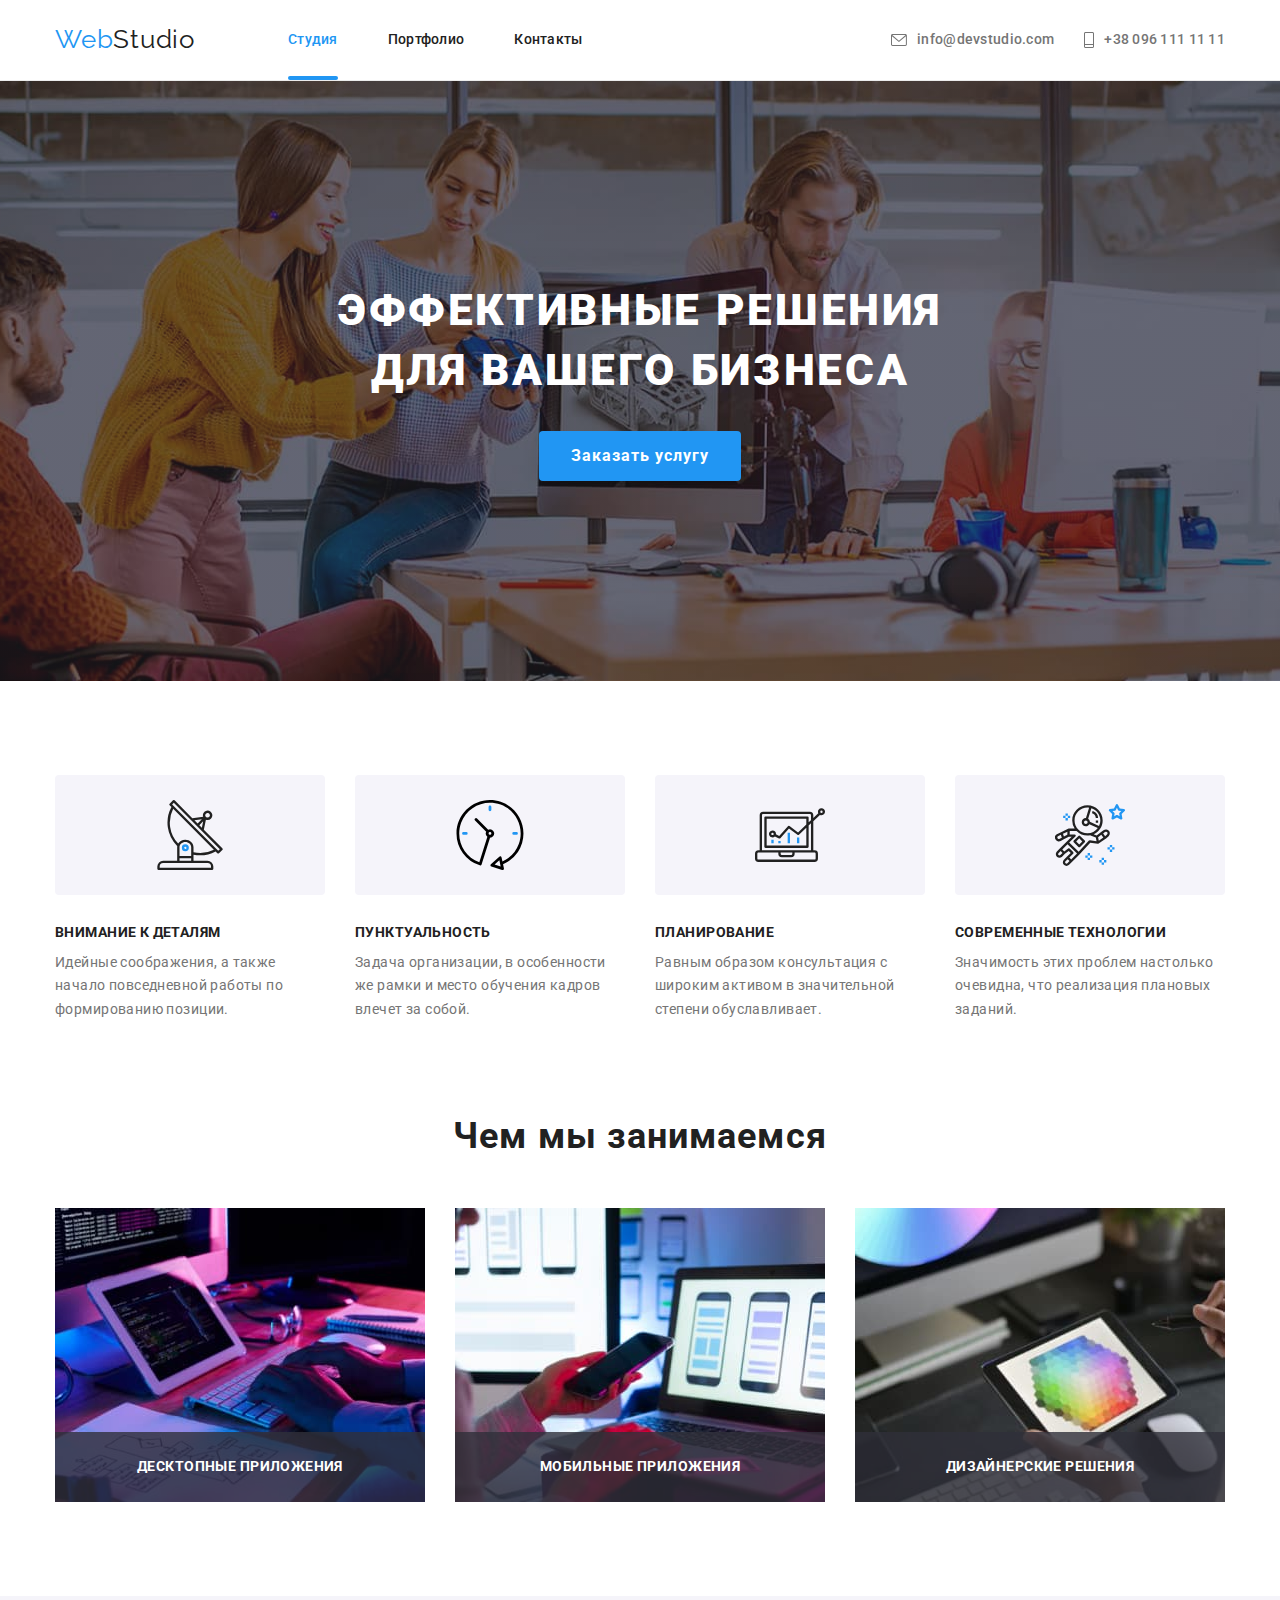
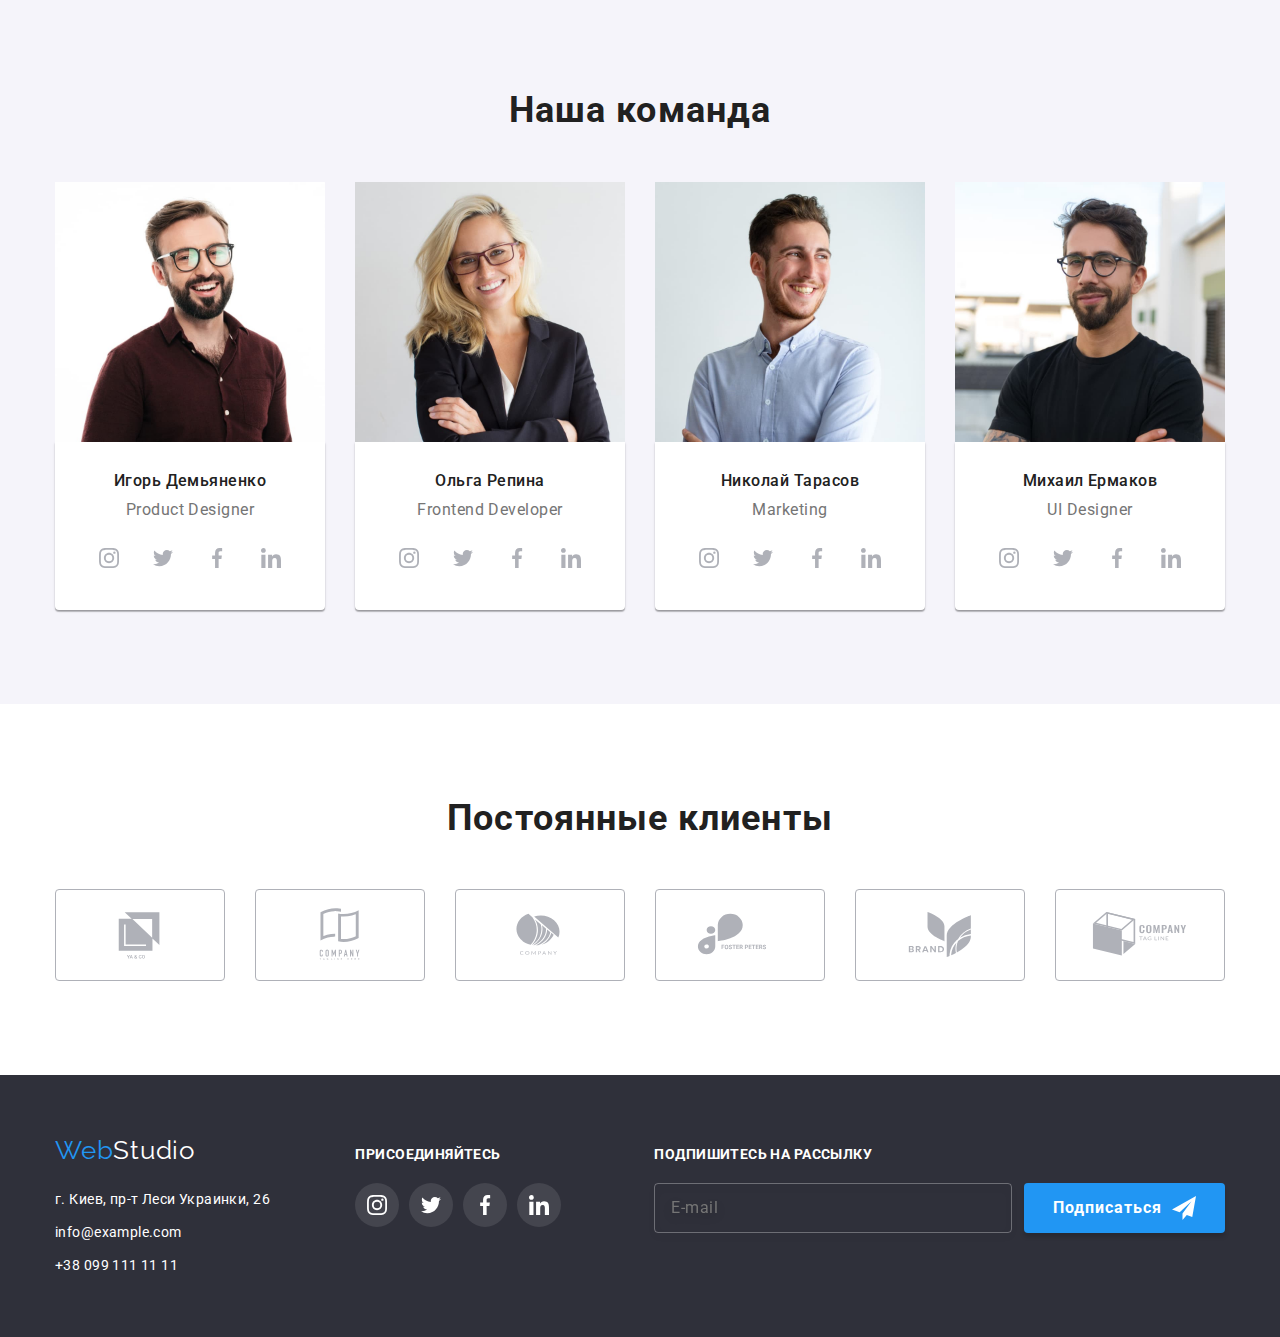
==== commit a5cd86a2: "Add BEM and SASS technology" ====
--- a/index.html
+++ b/index.html
@@ -9,12 +9,12 @@
     <link rel="preconnect" href="https://fonts.gstatic.com" crossorigin/>
     <link href="https://fonts.googleapis.com/css2?family=Raleway:wght@700&family=Roboto:wght@400;500;700;900&display=swap" rel="stylesheet"/>
     <link rel="stylesheet" href="https://cdnjs.cloudflare.com/ajax/libs/modern-normalize/1.0.0/modern-normalize.min.css" />
-    <link rel="stylesheet" href="./css/styles.css"/>
+    <link rel="stylesheet" href="./css/main.min.css"/>
 </head>
-<body class="index-body">
+<body>
     <!-- Header -->
     <header class="header-section">
-        <div class="container header-container">
+        <div class="container container--header">
         <a class="logo" lang="en" href="./index.html"><span class="logo__title">Web</span>Studio</a>
         <nav>
             <ul class="header-section__list">
@@ -29,7 +29,7 @@
                 </li>
             </ul>
         </nav>
-        <ul class="contact-list">
+        <ul class="contact-list header-section__contact-list">
             <li class="contact-list__item">
                 <a class="contact-list__link" lang="en" href="mailto:info@devstudio.com">
                     <svg class="contact-list__icon" width="16" height="12">
@@ -63,37 +63,37 @@
                             </svg>
                         </button>
                         <p class="modal__text">Оставьте свои данные, мы вам перезвоним</p>
-                        <form class="callback-form" name="callback_form" autocomplete="off" novalidate >
-                            <label class="callback-form__field">
-                                <span class="callback-form__label">Имя</span>
-                                <input class="callback-form__input" type="text" name="callback_name" required autofocus />
-                                <span class="callback-form__icon">
+                        <form class="input-form" name="callback_form" autocomplete="off" novalidate >
+                            <label class="input-field">
+                                <span class="input-field__label">Имя</span>
+                                <input class="input-field__input" type="text" name="callback_name" required autofocus />
+                                <span class="input-field__icon">
                                     <svg width="18" height="18">
                                         <use href="./img/icons.svg#icon-person-black-18dp"></use>
                                     </svg>
                                 </span>
                             </label>
-                            <label class="callback-form__field">
-                                <span class="callback-form__label">Телефон</span>
-                                <input class="callback-form__input" type="tel" name="callback_phone_number" autocomplete="on"/>
-                                <span class="callback-form__icon">
+                            <label class="input-field">
+                                <span class="input-field__label">Телефон</span>
+                                <input class="input-field__input" type="tel" name="callback_phone_number" autocomplete="on"/>
+                                <span class="input-field__icon">
                                     <svg width="18" height="18">
                                         <use href="./img/icons.svg#icon-phone-black-18dp"></use>
                                     </svg>
                                 </span>
                             </label>
-                            <label class="callback-form__field">
-                                <span class="callback-form__label">Почта</span>
-                                <input class="callback-form__input" type="email" name="callback_email" required autocomplete="on" />
-                                <span class="callback-form__icon">
+                            <label class="input-field">
+                                <span class="input-field__label">Почта</span>
+                                <input class="input-field__input" type="email" name="callback_email" required autocomplete="on" />
+                                <span class="input-field__icon">
                                     <svg width="18" height="18">
                                         <use href="./img/icons.svg#icon-email-black-18dp"></use>
                                     </svg>
                                 </span>
                             </label>
                             <label class="commentary-field"> 
-                                <span class="commentary__label">Комментарий</span>
-                                <textarea class="commentary__textarea" name="callback_commentary" rows="6" placeholder="Введите текст"></textarea>
+                                <span class="commentary-field__label">Комментарий</span>
+                                <textarea class="commentary-field__textarea" name="callback_commentary" rows="6" placeholder="Введите текст"></textarea>
                             </label>
                             <label class="custom-checkbox">
                                 <input class="custom-checkbox__input custom-checkbox__input--visually-hidden" type="checkbox" name="license_agreement">
@@ -117,47 +117,47 @@
             <div class="container">
                 <h2 class="visually-hidden">Особенности</h2>
                 <ul class="article-list">
-                    <li  class="article-list__item">
-                        <div class="article-list__icon">
+                    <li  class="article">
+                        <div class="article__icon">
                         <svg  width="70" height="70">
                           <use href="./img/icons.svg#icon-antenna"></use>
                         </svg>
                         </div>
-                        <h3 class="article-list__title">Внимание к деталям</h3>
-                        <p class="article-list__text">
+                        <h3 class="article__title">Внимание к деталям</h3>
+                        <p class="article__text">
                             Идейные соображения, а также начало повседневной работы по формированию позиции.
                         </p>
                     </li>
-                    <li class="article-list__item">
-                        <div class="article-list__icon">
+                    <li class="article">
+                        <div class="article__icon">
                             <svg width="70" height="70">
                                 <use href="./img/icons.svg#icon-clock"></use>
                             </svg>
                         </div>
-                        <h3 class="article-list__title">Пунктуальность</h3>
-                        <p class="article-list__text">
+                        <h3 class="article__title">Пунктуальность</h3>
+                        <p class="article__text">
                             Задача организации, в особенности же рамки и место обучения кадров влечет за собой.
                         </p>
                     </li>
-                    <li class="article-list__item">
-                        <div class="article-list__icon">
+                    <li class="article">
+                        <div class="article__icon">
                             <svg width="70" height="70">
                                 <use href="./img/icons.svg#icon-diagram"></use>
                             </svg>
                         </div>
-                        <h3 class="article-list__title">Планирование</h3>
-                        <p class="article-list__text">
+                        <h3 class="article__title">Планирование</h3>
+                        <p class="article__text">
                             Равным образом консультация с широким активом в значительной степени обуславливает.
                         </p>
                     </li>
-                    <li class="article-list__item">
-                        <div class="article-list__icon">
+                    <li class="article">
+                        <div class="article__icon">
                             <svg width="70" height="70">
                                 <use href="./img/icons.svg#icon-astronaut"></use>
                             </svg>
                         </div>
-                        <h3 class="article-list__title">Современные технологии</h3>
-                        <p class="article-list__text">
+                        <h3 class="article__title">Современные технологии</h3>
+                        <p class="article__text">
                             Значимость этих проблем настолько очевидна, что реализация плановых заданий.
                         </p>
                     </li>
@@ -165,31 +165,31 @@
             </div>
         </section>
         <!-- Work -->
-        <section class="section work">
+        <section class="section section--work">
             <div class="container">
                 <h2 class="section__title">Чем мы занимаемся</h2>
                 <ul class="figure-list">
-                    <li class="figure-list__item">
+                    <li class="figure">
                         <a href="/">
                             <img src="img/m1s3p1.jpg" alt="Человек печатает на клавиатуре" width="370"/>
-                            <div class="figure-list__thumb">
-                                <h3 class="figure-list__title">Десктопные приложения</h3>
+                            <div class="figure__thumb">
+                                <h3 class="figure__title">Десктопные приложения</h3>
                             </div>
                         </a>
                     </li>
-                    <li class="figure-list__item"">
+                    <li class="figure">
                         <a href="/">
                             <img src="img/m1s3p2.jpg" alt="Человек смотрит на экран ноутбука" width="370"/>
-                            <div class="figure-list__thumb">
-                                <h3 class="figure-list__title">Мобильные приложения</h3>
+                            <div class="figure__thumb">
+                                <h3 class="figure__title">Мобильные приложения</h3>
                             </div>
                         </a>
                     </li>
-                    <li class="figure-list__item">
+                    <li class="figure">
                         <a href="/">
                             <img src="img/m1s3p3.jpg" alt="Человек риусет на планшете" width="370"/>
-                            <div class="figure-list__thumb">
-                                <h3 class="figure-list__title">Дизайнерские решения</h3>
+                            <div class="figure__thumb">
+                                <h3 class="figure__title">Дизайнерские решения</h3>
                             </div>
                         </a>
                     </li>
@@ -197,44 +197,44 @@
             </div>
         </section>
         <!-- Team -->
-        <section class="section team-section">
+        <section class="section section--team">
             <div class="container">
                 <h2 class="section__title">Наша команда</h2>
                 <ul class="card-list">
-                    <li  class="card-list__item">
+                    <li  class="card">
                         <img src="img/m1s4p1.jpg" alt="Игорь Демьяненко" width="270"/>
-                        <div class="card-list__title-block">
-                            <h3 class="card-list__title card-list__title--main">
+                        <div class="card__title-block">
+                            <h3 class="card__title card__title--main">
                                 Игорь Демьяненко 
                             </h3>
-                            <p class="card-list__title card-list__title--add" lang="en">
+                            <p class="card__title card__title--add" lang="en">
                                 Product Designer
                             </p>
                             <ul class="social-icon-list">
-                                <li class="social-icon-list__item">
-                                    <a class="social-icon-list__link" href="/">
-                                        <svg class="social-icon-list__icon">
+                                <li class="social-icon">
+                                    <a class="social-icon__link" href="/">
+                                        <svg class="social-icon__icon">
                                             <use href="./img/icons.svg#icon-instagram"></use>
                                         </svg>
                                     </a>
                                 </li>
-                                <li class="social-icon-list__item">
-                                    <a class="social-icon-list__link" href="/">
-                                        <svg class="social-icon-list__icon">
+                                <li class="social-icon">
+                                    <a class="social-icon__link" href="/">
+                                        <svg class="social-icon__icon">
                                             <use href="./img/icons.svg#icon-twitter"></use>
                                         </svg>
                                     </a>
                                 </li>
-                                <li class="social-icon-list__item">
-                                    <a class="social-icon-list__link" href="/">
-                                        <svg class="social-icon-list__icon">
+                                <li class="social-icon">
+                                    <a class="social-icon__link" href="/">
+                                        <svg class="social-icon__icon">
                                             <use href="./img/icons.svg#icon-facebook"></use>
                                         </svg>
                                     </a>
                                 </li>
-                                <li class="social-icon-list__item">
-                                    <a class="social-icon-list__link" href="/">
-                                        <svg class="social-icon-list__icon">
+                                <li class="social-icon">
+                                    <a class="social-icon__link" href="/">
+                                        <svg class="social-icon__icon">
                                             <use href="./img/icons.svg#icon-linkedin"></use>
                                         </svg>
                                     </a>
@@ -242,40 +242,40 @@
                             </ul>
                         </div>
                     </li>
-                    <li class="card-list__item">
+                    <li class="card">
                         <img src="img/m1s4p2.jpg" alt="Ольга Репина" width="270"/> 
-                        <div class="card-list__title-block">
-                            <h3 class="card-list__title card-list__title--main">
+                        <div class="card__title-block">
+                            <h3 class="card__title card__title--main">
                                 Ольга Репина
                             </h3>
-                            <p class="card-list__title card-list__title--add" lang="en">
+                            <p class="card__title card__title--add" lang="en">
                                 Frontend Developer
                             </p>
                             <ul class="social-icon-list">
-                                <li class="social-icon-list__item">
-                                    <a class="social-icon-list__link" href="/">
-                                        <svg class="social-icon-list__icon">
+                                <li class="social-icon">
+                                    <a class="social-icon__link" href="/">
+                                        <svg class="social-icon__icon">
                                             <use href="./img/icons.svg#icon-instagram"></use>
                                         </svg>
                                     </a>
                                 </li>
-                                <li class="social-icon-list__item">
-                                    <a class="social-icon-list__link" href="/">
-                                        <svg class="social-icon-list__icon">
+                                <li class="social-icon">
+                                    <a class="social-icon__link" href="/">
+                                        <svg class="social-icon__icon">
                                             <use href="./img/icons.svg#icon-twitter"></use>
                                         </svg>
                                     </a>
                                 </li>
-                                <li class="social-icon-list__item">
-                                    <a class="social-icon-list__link" href="/">
-                                        <svg class="social-icon-list__icon">
+                                <li class="social-icon">
+                                    <a class="social-icon__link" href="/">
+                                        <svg class="social-icon__icon">
                                             <use href="./img/icons.svg#icon-facebook"></use>
                                         </svg>
                                     </a>
                                 </li>
-                                <li class="social-icon-list__item">
-                                    <a class="social-icon-list__link" href="/">
-                                        <svg class="social-icon-list__icon">
+                                <li class="social-icon">
+                                    <a class="social-icon__link" href="/">
+                                        <svg class="social-icon__icon">
                                             <use href="./img/icons.svg#icon-linkedin"></use>
                                         </svg>
                                     </a>
@@ -283,40 +283,40 @@
                             </ul>
                         </div>
                     </li>
-                    <li class="card-list__item">
+                    <li class="card">
                         <img src="img/m1s4p3.jpg" alt="Николай Тарасов" width="270"/> 
-                        <div class="card-list__title-block">
-                            <h3 class="card-list__title card-list__title--main">
+                        <div class="card__title-block">
+                            <h3 class="card__title card__title--main">
                                 Николай Тарасов
                             </h3>
-                            <p class="card-list__title card-list__title--add" lang="en">
+                            <p class="card__title card__title--add" lang="en">
                                 Marketing
                             </p>
                             <ul class="social-icon-list">
-                                <li class="social-icon-list__item">
-                                    <a class="social-icon-list__link" href="/">
-                                        <svg class="social-icon-list__icon">
+                                <li class="social-icon">
+                                    <a class="social-icon__link" href="/">
+                                        <svg class="social-icon__icon">
                                             <use href="./img/icons.svg#icon-instagram"></use>
                                         </svg>
                                     </a>
                                 </li>
-                                <li class="social-icon-list__item">
-                                    <a class="social-icon-list__link" href="/">
-                                        <svg class="social-icon-list__icon">
+                                <li class="social-icon">
+                                    <a class="social-icon__link" href="/">
+                                        <svg class="social-icon__icon">
                                             <use href="./img/icons.svg#icon-twitter"></use>
                                         </svg>
                                     </a>
                                 </li>
-                                <li class="social-icon-list__item">
-                                    <a class="social-icon-list__link" href="/">
-                                        <svg class="social-icon-list__icon">
+                                <li class="social-icon">
+                                    <a class="social-icon__link" href="/">
+                                        <svg class="social-icon__icon">
                                             <use href="./img/icons.svg#icon-facebook"></use>
                                         </svg>
                                     </a>
                                 </li>
-                                <li class="social-icon-list__item">
-                                    <a class="social-icon-list__link" href="/">
-                                        <svg class="social-icon-list__icon">
+                                <li class="social-icon">
+                                    <a class="social-icon__link" href="/">
+                                        <svg class="social-icon__icon">
                                             <use href="./img/icons.svg#icon-linkedin"></use>
                                         </svg>
                                     </a>
@@ -324,40 +324,40 @@
                             </ul>
                         </div>
                     </li>
-                    <li class="card-list__item">
+                    <li class="card">
                         <img src="img/m1s4p4.jpg" alt="Михаил Ермаков" width="270"/> 
-                        <div class="card-list__title-block">
-                            <h3 class="card-list__title card-list__title--main">
+                        <div class="card__title-block">
+                            <h3 class="card__title card__title--main">
                                 Михаил Ермаков
                             </h3>
-                            <p class="card-list__title card-list__title--add" lang="en">
+                            <p class="card__title card__title--add" lang="en">
                                 UI Designer
                             </p>
                             <ul class="social-icon-list">
-                                <li class="social-icon-list__item">
-                                    <a class="social-icon-list__link" href="/">
-                                        <svg class="social-icon-list__icon">
+                                <li class="social-icon">
+                                    <a class="social-icon__link" href="/">
+                                        <svg class="social-icon__icon">
                                             <use href="./img/icons.svg#icon-instagram"></use>
                                         </svg>
                                     </a>
                                 </li>
-                                <li class="social-icon-list__item">
-                                    <a class="social-icon-list__link" href="/">
-                                        <svg class="social-icon-list__icon">
+                                <li class="social-icon">
+                                    <a class="social-icon__link" href="/">
+                                        <svg class="social-icon__icon">
                                             <use href="./img/icons.svg#icon-twitter"></use>
                                         </svg>
                                     </a>
                                 </li>
-                                <li class="social-icon-list__item">
-                                    <a class="social-icon-list__link" href="/">
-                                        <svg class="social-icon-list__icon">
+                                <li class="social-icon">
+                                    <a class="social-icon__link" href="/">
+                                        <svg class="social-icon__icon">
                                             <use href="./img/icons.svg#icon-facebook"></use>
                                         </svg>
                                     </a>
                                 </li>
-                                <li class="social-icon-list__item">
-                                    <a class="social-icon-list__link" href="/">
-                                        <svg class="social-icon-list__icon">
+                                <li class="social-icon">
+                                    <a class="social-icon__link" href="/">
+                                        <svg class="social-icon__icon">
                                             <use href="./img/icons.svg#icon-linkedin"></use>
                                         </svg>
                                     </a>
@@ -373,44 +373,44 @@
             <div class="container">
                 <h2 class="section__title">Постоянные клиенты</h2>
                 <ul class="clients-icon-list">
-                    <li class="clients-icon-list__item">
-                        <a class="clients-icon-list__link" href="/">
-                            <svg class="clients-icon-list__icon">
+                    <li class="clients-icon">
+                        <a class="clients-icon__link" href="/">
+                            <svg class="clients-icon__icon">
                                 <use href="./img/icons.svg#icon-client1"></use>
                             </svg>
                         </a>
                     </li>
-                    <li class="clients-icon-list__item">
-                        <a class="clients-icon-list__link" href="/">
-                            <svg class="clients-icon-list__icon">
+                    <li class="clients-icon">
+                        <a class="clients-icon__link" href="/">
+                            <svg class="clients-icon__icon">
                                 <use href="./img/icons.svg#icon-client2"></use>
                             </svg>
                         </a>
                     </li>
-                    <li class="clients-icon-list__item">
-                        <a class="clients-icon-list__link" href="/">
-                            <svg class="clients-icon-list__icon">
+                    <li class="clients-icon">
+                        <a class="clients-icon__link" href="/">
+                            <svg class="clients-icon__icon">
                                 <use href="./img/icons.svg#icon-client3"></use>
                             </svg>
                         </a>
                     </li>
-                    <li class="clients-icon-list__item">
-                        <a class="clients-icon-list__link" href="/">
-                            <svg class="clients-icon-list__icon">
+                    <li class="clients-icon">
+                        <a class="clients-icon__link" href="/">
+                            <svg class="clients-icon__icon">
                                 <use href="./img/icons.svg#icon-client4"></use>
                             </svg>
                         </a>
                     </li>
-                    <li class="clients-icon-list__item">
-                        <a class="clients-icon-list__link" href="/">
-                            <svg class="clients-icon-list__icon">
+                    <li class="clients-icon">
+                        <a class="clients-icon__link" href="/">
+                            <svg class="clients-icon__icon">
                                 <use href="./img/icons.svg#icon-client5"></use>
                             </svg>
                         </a>
                     </li>
-                    <li class="clients-icon-list__item">
-                        <a class="clients-icon-list__link" href="/">
-                            <svg class="clients-icon-list__icon">
+                    <li class="clients-icon">
+                        <a class="clients-icon__link" href="/">
+                            <svg class="clients-icon__icon">
                                 <use href="./img/icons.svg#icon-client6"></use>
                             </svg>
                         </a>
@@ -421,7 +421,7 @@
     </main>
     <!-- Footer -->
     <footer class="footer-section">
-        <div class="footer-container container">
+        <div class="container container--footer">
             <div class="contact-block footer-section__contact-block">
                 <a class="logo contact-block__logo" lang="en" href="./index.html"><span class="logo__title">Web</span>Studio</a>
                 <address class="adress">
@@ -439,46 +439,46 @@
                     </ul>
                 </address>
             </div>
-            <div class="join">
+            <div class="join footer-section__join">
                 <h3 class="join__title">Присоединяйтесь</h3>
                 <ul class="social-icon-list join__social-icon-list ">
-                    <li class="social-icon-list__item">
-                        <a class="social-icon-list__link social-icon-list__link--join" href="/">
-                            <svg class="social-icon-list__icon social-icon-list__icon--join">
+                    <li class="social-icon">
+                        <a class="social-icon__link join__social-icon-link--join" href="/">
+                            <svg class="social-icon__icon join__social-icon--join">
                                 <use href="./img/icons.svg#icon-instagram"></use>
                             </svg>
                         </a>
                     </li>
-                    <li class="social-icon-list__item">
-                        <a class="social-icon-list__link social-icon-list__link--join" href="/">
-                            <svg class="social-icon-list__icon social-icon-list__icon--join">
+                    <li class="social-icon">
+                        <a class="social-icon__link join__social-icon-link--join" href="/">
+                            <svg class="social-icon__icon join__social-icon--join">
                                 <use href="./img/icons.svg#icon-twitter"></use>
                             </svg>
                         </a>
                     </li>
-                    <li class="social-icon-list__item">
-                        <a class="social-icon-list__link social-icon-list__link--join" href="/">
-                            <svg class="social-icon-list__icon social-icon-list__icon--join">
+                    <li class="social-icon">
+                        <a class="social-icon__link join__social-icon-link--join" href="/">
+                            <svg class="social-icon__icon join__social-icon--join">
                                 <use href="./img/icons.svg#icon-facebook"></use>
                             </svg>
                         </a>
                     </li>
-                    <li class="social-icon-list__item">
-                        <a class="social-icon-list__link social-icon-list__link--join" href="/">
-                            <svg class="social-icon-list__icon social-icon-list__icon--join">
+                    <li class="social-icon">
+                        <a class="social-icon__link join__social-icon-link--join" href="/">
+                            <svg class="social-icon__icon join__social-icon--join">
                                 <use href="./img/icons.svg#icon-linkedin"></use>
                             </svg>
                         </a>
                     </li>
                 </ul>
             </div>
-            <div class="subscription">
+            <div class="subscription footer-section__subscription">
                 <h3 class="subscription__title">Подпишитесь на рассылку</h3>
                 <form class="subscription__form" name="subscription_form" autocomplete="on" novalidate>
                     <label>
                         <input class="subscription__input" type="email" name="subscription_email" placeholder="E-mail" />
                     </label>
-                    <button class="button button--subscription" type="submit">Подписаться
+                    <button class="button button--subscription subscription__button--subscription" type="submit">Подписаться
                         <svg class="button--subscription__icon">
                             <use href="./img/icons.svg#icon-send"></use>
                         </svg>
--- a/css/main.min.css
+++ b/css/main.min.css
@@ -0,0 +1,2 @@
+body{background-color:#fff;color:#212121;font-family:Roboto, sans-serif;letter-spacing:0.03em}a{text-decoration:none;color:#212121;outline:none}ul{list-style:none;margin:0;padding:0}h1,h2,h3,p{margin:0}img{display:block;max-width:100%;height:auto}input{padding:0;outline:none}.container{margin-left:auto;margin-right:auto;width:1200px;padding-left:15px;padding-right:15px}.section{padding:94px 0}.section__title{margin-bottom:50px;text-align:center;font-size:36px;line-height:1.16;letter-spacing:0.03em}.visually-hidden{position:absolute;white-space:nowrap;width:1px;height:1px;overflow:hidden;border:0;padding:0;clip:rect(0 0 0 0);-webkit-clip-path:inset(50%);clip-path:inset(50%);margin:-1px}.button{font-family:inherit;font-weight:700;font-size:16px;line-height:1.87;letter-spacing:0.06em;background-color:#2196f3;color:#fff;-webkit-box-shadow:0px 4px 4px rgba(0,0,0,0.15);box-shadow:0px 4px 4px rgba(0,0,0,0.15);border:0;cursor:pointer;border-radius:4px}a,button{-webkit-transition:color 250ms cubic-bezier(0.4, 0, 0.2, 1);transition:color 250ms cubic-bezier(0.4, 0, 0.2, 1)}svg{-webkit-transition:fill 250ms cubic-bezier(0.4, 0, 0.2, 1);transition:fill 250ms cubic-bezier(0.4, 0, 0.2, 1)}.header-section{border-bottom:1px solid #ececec}.header-section__list{display:-webkit-box;display:-ms-flexbox;display:flex;margin-left:93px}.header-section__item{margin-right:50px}.header-section__item:last-child{margin-right:0}.header-section__link{display:block;padding-top:32px;padding-bottom:32px;font-weight:500;font-size:14px;line-height:1.14;letter-spacing:0.02em}.header-section__link--current{position:relative;color:#2196f3}.header-section__link--current::after{content:'';display:inline-block;position:absolute;bottom:0;left:0;width:100%;height:4px;background-color:#2196f3;border-radius:2px}.header-section__link:hover,.header-section__link:focus{color:#2196f3}.header-section__contact-list{margin-left:auto}.container--header{display:-webkit-box;display:-ms-flexbox;display:flex;-webkit-box-align:center;-ms-flex-align:center;align-items:center}.contact-list{display:-webkit-box;display:-ms-flexbox;display:flex}.contact-list__item{margin-right:30px}.contact-list__item:last-child{margin-right:0}.contact-list__link{display:-webkit-box;display:-ms-flexbox;display:flex;-webkit-box-align:center;-ms-flex-align:center;align-items:center;padding-top:32px;padding-bottom:32px;font-weight:500;font-size:14px;line-height:1.14;letter-spacing:0.02em;color:#757575}.contact-list__link:hover,.contact-list__link:focus{color:#2196f3}.contact-list__icon{margin-right:10px;fill:currentColor}.logo{color:#212121;font-family:Raleway,sans-serif;font-size:26px;line-height:1.2;letter-spacing:0.03em}.logo__title{color:#2196f3}.hero-section{padding:200px 0;text-align:center;margin-left:auto;margin-right:auto;max-width:1600px;background-image:-webkit-gradient(linear, left top, right top, from(rgba(47,48,58,0.4)), to(rgba(47,48,58,0.4))),url(../img/herobcg.jpg);background-image:linear-gradient(to right, rgba(47,48,58,0.4), rgba(47,48,58,0.4)),url(../img/herobcg.jpg);background-repeat:no-repeat;background-position:center;background-size:cover;background-color:#c4c4c4}.hero-section__title{margin-top:0;margin-right:auto;margin-bottom:30px;margin-left:auto;width:696px;color:#fff;font-weight:900;font-size:44px;line-height:1.36;text-align:center;letter-spacing:0.06em;text-transform:uppercase}.button--order{padding:10px 32px}.backdrop{position:fixed;top:0;left:0;width:100%;height:100%;background:rgba(0,0,0,0.2);opacity:1;-webkit-transition:opacity 250ms cubic-bezier(0.4, 0, 0.2, 1);transition:opacity 250ms cubic-bezier(0.4, 0, 0.2, 1);z-index:1}.backdrop--hidden{opacity:0;pointer-events:none}.modal{padding:40px;position:absolute;top:50%;left:50%;-webkit-transform:translate(-50%, -50%) scale(1);transform:translate(-50%, -50%) scale(1);-webkit-transition:-webkit-transform 250ms cubic-bezier(0.4, 0, 0.2, 1) 250ms;transition:-webkit-transform 250ms cubic-bezier(0.4, 0, 0.2, 1) 250ms;transition:transform 250ms cubic-bezier(0.4, 0, 0.2, 1) 250ms;transition:transform 250ms cubic-bezier(0.4, 0, 0.2, 1) 250ms, -webkit-transform 250ms cubic-bezier(0.4, 0, 0.2, 1) 250ms;min-width:528px;min-height:581px;background-color:#ffffff;-webkit-box-shadow:0px 1px 3px rgba(0,0,0,0.12),0px 1px 1px rgba(0,0,0,0.14),0px 2px 1px rgba(0,0,0,0.2);box-shadow:0px 1px 3px rgba(0,0,0,0.12),0px 1px 1px rgba(0,0,0,0.14),0px 2px 1px rgba(0,0,0,0.2);border-radius:4px}.backdrop--hidden .modal{-webkit-transform:translate(-50%, -50%) scale(1.2);transform:translate(-50%, -50%) scale(1.2)}.modal__close-button{position:absolute;top:8px;right:8px;display:-webkit-box;display:-ms-flexbox;display:flex;-webkit-box-pack:center;-ms-flex-pack:center;justify-content:center;-webkit-box-align:center;-ms-flex-align:center;align-items:center;width:30px;height:30px;cursor:pointer;background-color:#ffffff;border-radius:50%;border:1px solid rgba(0,0,0,0.1)}.modal__icon{fill:#000000;-webkit-transition:fill 250ms cubic-bezier(0.4, 0, 0.2, 1);transition:fill 250ms cubic-bezier(0.4, 0, 0.2, 1)}.modal__icon:hover,.modal__icon:focus{fill:#2196f3}.modal__text{margin-bottom:12px;font-weight:700;font-size:20px;line-height:1.15;letter-spacing:0.03em}.input-form{display:-webkit-box;display:-ms-flexbox;display:flex;-webkit-box-orient:vertical;-webkit-box-direction:normal;-ms-flex-direction:column;flex-direction:column}.input-field{position:relative;margin-bottom:10px}.input-field__label{display:block;margin-bottom:4px;text-align:left;font-size:12px;line-height:1.16;letter-spacing:0.01em;color:#757575}.input-field__input{width:100%;padding:10px 42px;border:1px solid rgba(33,33,33,0.2);border-radius:4px;cursor:pointer;-webkit-transition:border-color 250ms cubic-bezier(0.4, 0, 0.2, 1);transition:border-color 250ms cubic-bezier(0.4, 0, 0.2, 1)}.input-field__input:focus{border-color:#2196f3}.input-field__icon{position:absolute;top:50%;left:15px;width:18px;height:18px;-webkit-transition:fill 250ms cubic-bezier(0.4, 0, 0.2, 1);transition:fill 250ms cubic-bezier(0.4, 0, 0.2, 1)}.input-field__input:focus+.input-field__icon{fill:#2196f3}.commentary-field{position:relative}.commentary-field__label{display:block;margin-bottom:4px;text-align:left;font-size:12px;line-height:1.16;letter-spacing:0.01em;color:#757575}.commentary-field__textarea{display:block;padding:12px 16px;resize:none;width:100%;font-size:14px;line-height:1.14;letter-spacing:0.01em;border:1px solid rgba(33,33,33,0.2);border-radius:4px;outline:none;cursor:pointer;-webkit-transition:border-color 250ms cubic-bezier(0.4, 0, 0.2, 1);transition:border-color 250ms cubic-bezier(0.4, 0, 0.2, 1)}.commentary-field__textarea::-webkit-input-placeholder{color:rgba(117,117,117,0.5)}.commentary-field__textarea:-ms-input-placeholder{color:rgba(117,117,117,0.5)}.commentary-field__textarea::-ms-input-placeholder{color:rgba(117,117,117,0.5)}.commentary-field__textarea::placeholder{color:rgba(117,117,117,0.5)}.commentary-field__textarea:focus{border-color:#2196f3}.custom-checkbox{position:relative;display:-webkit-box;display:-ms-flexbox;display:flex;-webkit-box-align:center;-ms-flex-align:center;align-items:center;-webkit-box-pack:center;-ms-flex-pack:center;justify-content:center;margin-top:20px;margin-bottom:34px;font-size:14px;line-height:1.71;letter-spacing:0.03em;color:#757575}.custom-checkbox__input--visually-hidden{position:absolute;white-space:nowrap;width:1px;height:1px;overflow:hidden;border:0;padding:0;clip:rect(0 0 0 0);-webkit-clip-path:inset(50%);clip-path:inset(50%);margin:-1px}.custom-checkbox__icon{display:-webkit-box;display:-ms-flexbox;display:flex;-webkit-box-align:center;-ms-flex-align:center;align-items:center;width:16px;height:15px;border:2px solid #212121;border-radius:2px;-webkit-transition:background-color 250ms cubic-bezier(0.4, 0, 0.2, 1),border-color 250ms cubic-bezier(0.4, 0, 0.2, 1);transition:background-color 250ms cubic-bezier(0.4, 0, 0.2, 1),border-color 250ms cubic-bezier(0.4, 0, 0.2, 1)}.custom-checkbox__input:checked+.custom-checkbox__icon{background-color:#2196f3;border-color:transparent}.custom-checkbox__label{margin-left:7px}.custom-checkbox__link{color:#2196f3;-webkit-text-decoration-line:underline;text-decoration-line:underline}.button--send{padding:10px 55px}.article-list{display:-webkit-box;display:-ms-flexbox;display:flex;-webkit-box-pack:justify;-ms-flex-pack:justify;justify-content:space-between;margin-top:0}.article{width:270px}.article__icon{display:-webkit-box;display:-ms-flexbox;display:flex;margin-bottom:30px;-webkit-box-pack:center;-ms-flex-pack:center;justify-content:center;-webkit-box-align:center;-ms-flex-align:center;align-items:center;width:270px;height:120px;border-radius:4px;background-color:#f5f4fa}.article__title{margin-bottom:10px;font-size:14px;line-height:1.14;letter-spacing:0.03em;text-transform:uppercase}.article__text{margin-bottom:0;color:#757575;font-size:14px;line-height:1.71;letter-spacing:0.03em}.section--work{padding-top:0}.figure-list{display:-webkit-box;display:-ms-flexbox;display:flex;-webkit-box-pack:justify;-ms-flex-pack:justify;justify-content:space-between}.figure{position:relative}.figure__thumb{position:absolute;left:0;bottom:0;display:-webkit-box;display:-ms-flexbox;display:flex;-webkit-box-pack:center;-ms-flex-pack:center;justify-content:center;-webkit-box-align:center;-ms-flex-align:center;align-items:center;-ms-flex-wrap:wrap;flex-wrap:wrap;width:370px;min-height:70px;background:rgba(47,48,58,0.8)}.figure__title{font-size:14px;line-height:1.14;letter-spacing:0.03em;text-transform:uppercase;color:#ffffff}.section--team{background-color:#f5f4fa}.card-list{display:-webkit-box;display:-ms-flexbox;display:flex;-webkit-box-pack:justify;-ms-flex-pack:justify;justify-content:space-between}.card__title-block{padding:30px 0;text-align:center;background-color:#ffffff;-webkit-box-shadow:0px 1px 3px rgba(0,0,0,0.12),0px 1px 1px rgba(0,0,0,0.14),0px 2px 1px rgba(0,0,0,0.2);box-shadow:0px 1px 3px rgba(0,0,0,0.12),0px 1px 1px rgba(0,0,0,0.14),0px 2px 1px rgba(0,0,0,0.2);border-radius:0px 0px 4px 4px}.card__title{font-size:16px;line-height:1.18;letter-spacing:0.03em}.card__title--main{margin-bottom:10px;font-weight:500}.card__title--add{margin-top:0;margin-bottom:0;font-weight:normal;color:#757575}.social-icon-list{display:-webkit-box;display:-ms-flexbox;display:flex;-webkit-box-pack:center;-ms-flex-pack:center;justify-content:center;margin-top:16px;padding-bottom:0}.social-icon{width:44px;height:44px;margin-right:10px}.social-icon:last-child{margin-right:0}.social-icon__link{display:-webkit-box;display:-ms-flexbox;display:flex;-webkit-box-align:center;-ms-flex-align:center;align-items:center;-webkit-box-pack:center;-ms-flex-pack:center;justify-content:center;width:100%;height:100%;border-radius:50%;color:#afb1b8;-webkit-transition:background-color 250ms cubic-bezier(0.4, 0, 0.2, 1);transition:background-color 250ms cubic-bezier(0.4, 0, 0.2, 1)}.social-icon__link:hover,.social-icon__link:focus{background-color:#2196f3;color:#ffffff}.social-icon__icon{width:20px;height:20px;fill:currentColor}.clients-icon-list{display:-webkit-box;display:-ms-flexbox;display:flex;-webkit-box-pack:justify;-ms-flex-pack:justify;justify-content:space-between}.clients-icon{width:170px;height:92px}.clients-icon__link{display:-webkit-box;display:-ms-flexbox;display:flex;-webkit-box-pack:center;-ms-flex-pack:center;justify-content:center;-webkit-box-align:center;-ms-flex-align:center;align-items:center;width:100%;height:100%;border:1px solid #afb1b8;border-radius:4px;-webkit-transition:border-color 250ms cubic-bezier(0.4, 0, 0.2, 1);transition:border-color 250ms cubic-bezier(0.4, 0, 0.2, 1);color:#afb1b8}.clients-icon__link:hover,.clients-icon__link:focus{border-color:#2196f3;color:#2196f3}.clients-icon__icon{width:106px;height:60px;fill:currentColor}.container--footer{display:-webkit-box;display:-ms-flexbox;display:flex;-webkit-box-align:baseline;-ms-flex-align:baseline;align-items:baseline}.footer-section{padding:60px 0;background-color:#2f303a}.footer-section__join{margin-left:70px}.footer-section__subscription{margin-left:93px}.footer-section__contact-block{-webkit-box-flex:1;-ms-flex-positive:1;flex-grow:1}.contact-block__logo{display:block;margin-bottom:20px;text-decoration:none;color:#fff;font-family:Raleway,sans-serif;font-size:26px;line-height:1.2;letter-spacing:0.03em}.adress__item{margin-bottom:9px}.adress__item:last-child{margin-bottom:0}.adress__link{display:block;font-style:normal;font-weight:normal;font-size:14px;line-height:24px;letter-spacing:0.03em;color:#fff}.adress__link--main{color:#fff}.adress__link--add{color:#fff}.adress__link:hover,.adress__link:focus{color:#2196f3}.join__title{margin-bottom:20px;font-size:14px;line-height:1.14;letter-spacing:0.03em;text-transform:uppercase;color:#ffffff}.join__social-icon-link--join{background-color:rgba(255,255,255,0.1)}.join__social-icon-link--join:hover,.join__social-icon-link--join:focus{background-color:#2196f3}.join__social-icon--join{fill:#ffffff}.subscription__title{margin-bottom:20px;font-size:14px;line-height:1.14;letter-spacing:0.03em;text-transform:uppercase;color:#ffffff}.subscription__form{display:-webkit-box;display:-ms-flexbox;display:flex;-webkit-box-align:center;-ms-flex-align:center;align-items:center}.subscription__input{width:358px;padding:14px 16px;letter-spacing:0.03em;line-height:1.25;background-color:transparent;color:rgba(255,255,255,0.6);border:1px solid rgba(255,255,255,0.3);-webkit-filter:drop-shadow(0px 4px 4px rgba(0,0,0,0.15));filter:drop-shadow(0px 4px 4px rgba(0,0,0,0.15));border-radius:4px}.subscription__button--subscription{margin-left:12px}.button--subscription{display:-webkit-box;display:-ms-flexbox;display:flex;-webkit-box-pack:center;-ms-flex-pack:center;justify-content:center;-webkit-box-align:center;-ms-flex-align:center;align-items:center;padding:10px 29px}.button--subscription__icon{width:24px;height:24px;margin-left:10px}.section__button-list{margin-bottom:50px}.button-list{display:-webkit-box;display:-ms-flexbox;display:flex;-webkit-box-pack:center;-ms-flex-pack:center;justify-content:center}.button-list__item{margin-right:8px}.button-list__item:last-child{margin-right:0}.button--filter{padding:6px 22px;border-radius:4px;color:#212121;background-color:#f5f4fa;font-weight:500;font-size:16px;line-height:1.62;letter-spacing:0.03em;text-align:center;-webkit-transition:background-color 250ms cubic-bezier(0.4, 0, 0.2, 1),color 250ms cubic-bezier(0.4, 0, 0.2, 1),-webkit-box-shadow 250ms cubic-bezier(0.4, 0, 0.2, 1);transition:background-color 250ms cubic-bezier(0.4, 0, 0.2, 1),color 250ms cubic-bezier(0.4, 0, 0.2, 1),-webkit-box-shadow 250ms cubic-bezier(0.4, 0, 0.2, 1);transition:box-shadow 250ms cubic-bezier(0.4, 0, 0.2, 1),background-color 250ms cubic-bezier(0.4, 0, 0.2, 1),color 250ms cubic-bezier(0.4, 0, 0.2, 1);transition:box-shadow 250ms cubic-bezier(0.4, 0, 0.2, 1),background-color 250ms cubic-bezier(0.4, 0, 0.2, 1),color 250ms cubic-bezier(0.4, 0, 0.2, 1),-webkit-box-shadow 250ms cubic-bezier(0.4, 0, 0.2, 1)}.button--filter:hover,.button--filter:focus{-webkit-box-shadow:0px 3px 1px rgba(0,0,0,0.1),0px 1px 2px rgba(0,0,0,0.08),0px 2px 2px rgba(0,0,0,0.12);box-shadow:0px 3px 1px rgba(0,0,0,0.1),0px 1px 2px rgba(0,0,0,0.08),0px 2px 2px rgba(0,0,0,0.12);background-color:#2196f3;color:#ffffff}.grid{display:-webkit-box;display:-ms-flexbox;display:flex;-ms-flex-wrap:wrap;flex-wrap:wrap;margin:-15px}.grid__item{margin:15px}.product__link{display:block;-webkit-transition:-webkit-box-shadow 250ms cubic-bezier(0.4, 0, 0.2, 1);transition:-webkit-box-shadow 250ms cubic-bezier(0.4, 0, 0.2, 1);transition:box-shadow 250ms cubic-bezier(0.4, 0, 0.2, 1);transition:box-shadow 250ms cubic-bezier(0.4, 0, 0.2, 1), -webkit-box-shadow 250ms cubic-bezier(0.4, 0, 0.2, 1)}.product__link:hover,.product__link:focus{-webkit-box-shadow:0px 1px 1px rgba(0,0,0,0.12),0px 4px 4px rgba(0,0,0,0.06),1px 4px 6px rgba(0,0,0,0.16);box-shadow:0px 1px 1px rgba(0,0,0,0.12),0px 4px 4px rgba(0,0,0,0.06),1px 4px 6px rgba(0,0,0,0.16)}.product__link:hover .product__overlay,.product__link:focus .product__overlay{-webkit-transform:translateY(0);transform:translateY(0)}.product__thumb{position:relative;overflow:hidden}.product__overlay{position:absolute;top:0;left:0;width:100%;height:294px;-webkit-transform:translateY(294px);transform:translateY(294px);-webkit-transition:-webkit-transform 250ms cubic-bezier(0.4, 0, 0.2, 1);transition:-webkit-transform 250ms cubic-bezier(0.4, 0, 0.2, 1);transition:transform 250ms cubic-bezier(0.4, 0, 0.2, 1);transition:transform 250ms cubic-bezier(0.4, 0, 0.2, 1), -webkit-transform 250ms cubic-bezier(0.4, 0, 0.2, 1);background:rgba(33,150,243,0.9)}.product__overlay-text{padding:63px 24px;font-size:18px;line-height:1.55;color:#ffffff}.product__text-box{padding:20px 24px;border:1px solid #eeeeee;border-top:inherit}.product__title{margin-bottom:4px;font-size:18px;line-height:2;letter-spacing:0.06em}.product__type{color:#757575;font-size:16px;line-height:1.87;letter-spacing:0.03em}
+/*# sourceMappingURL=main.min.css.map */